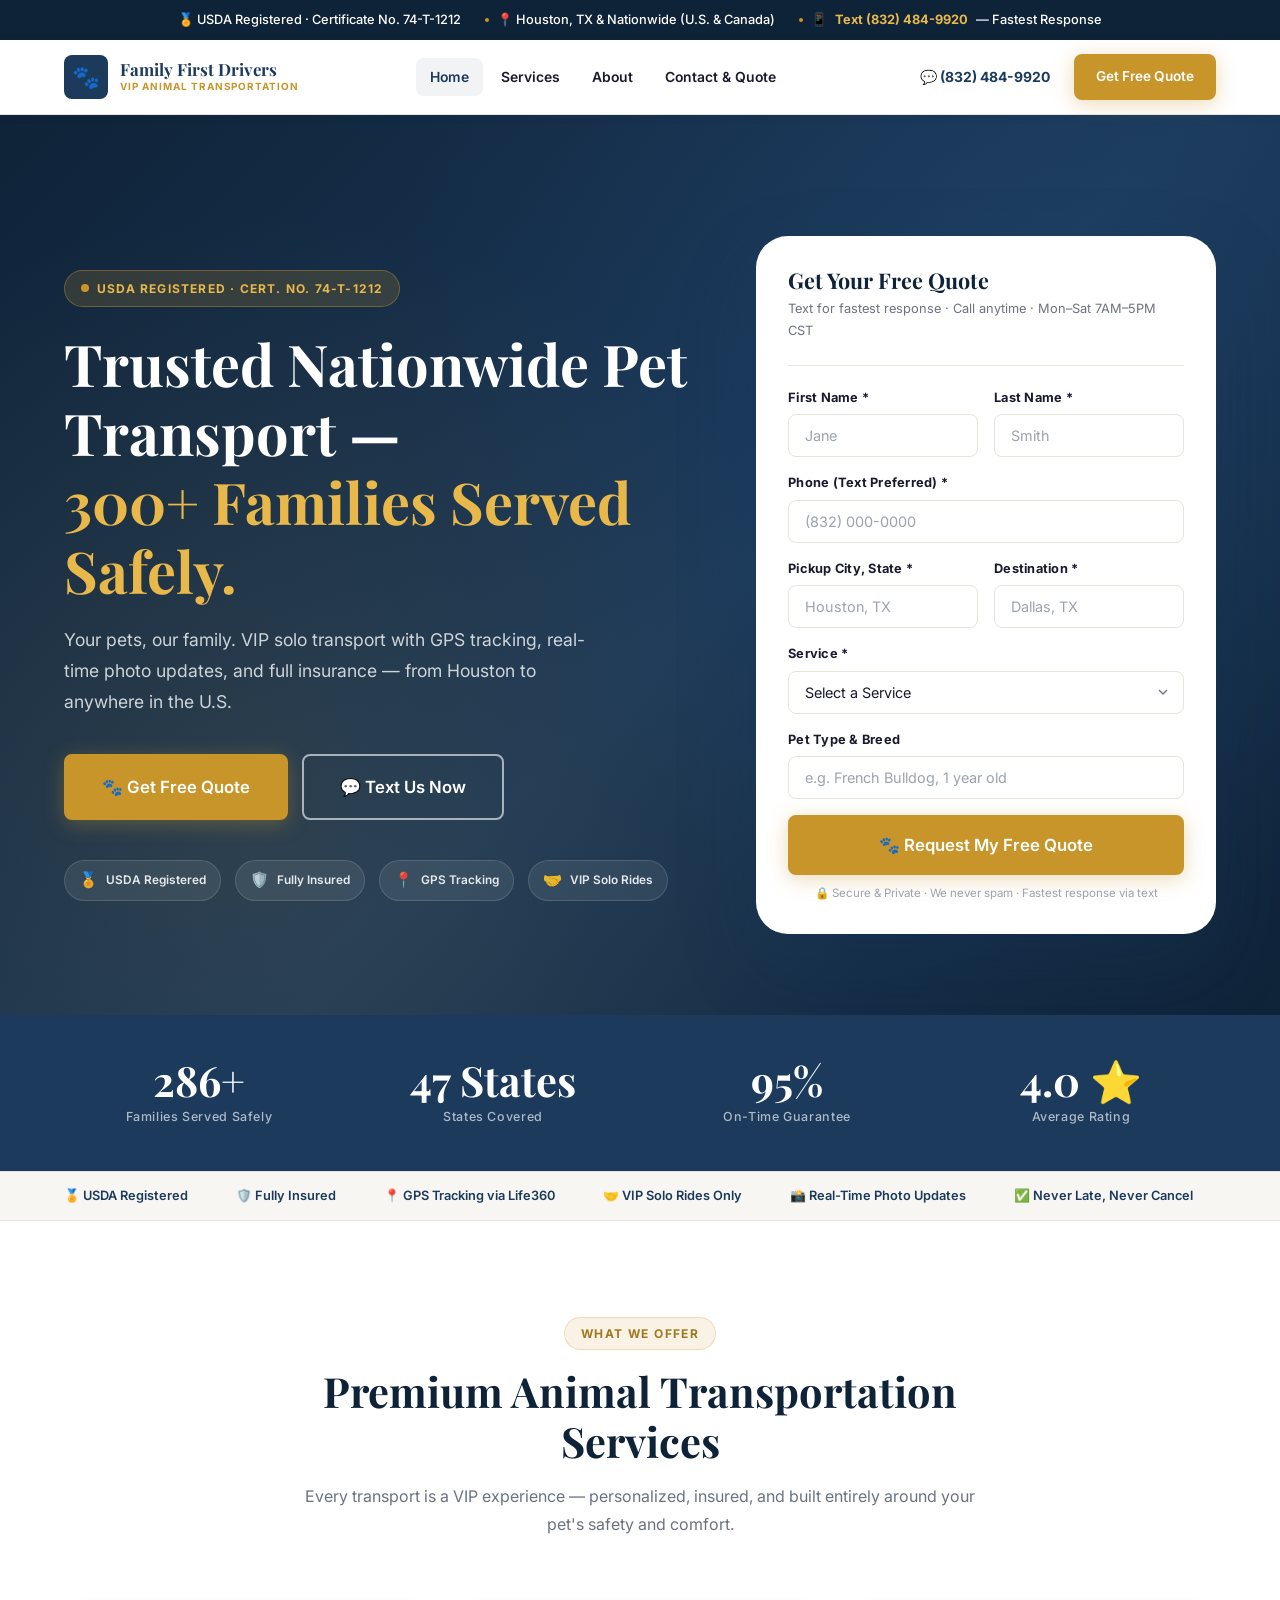
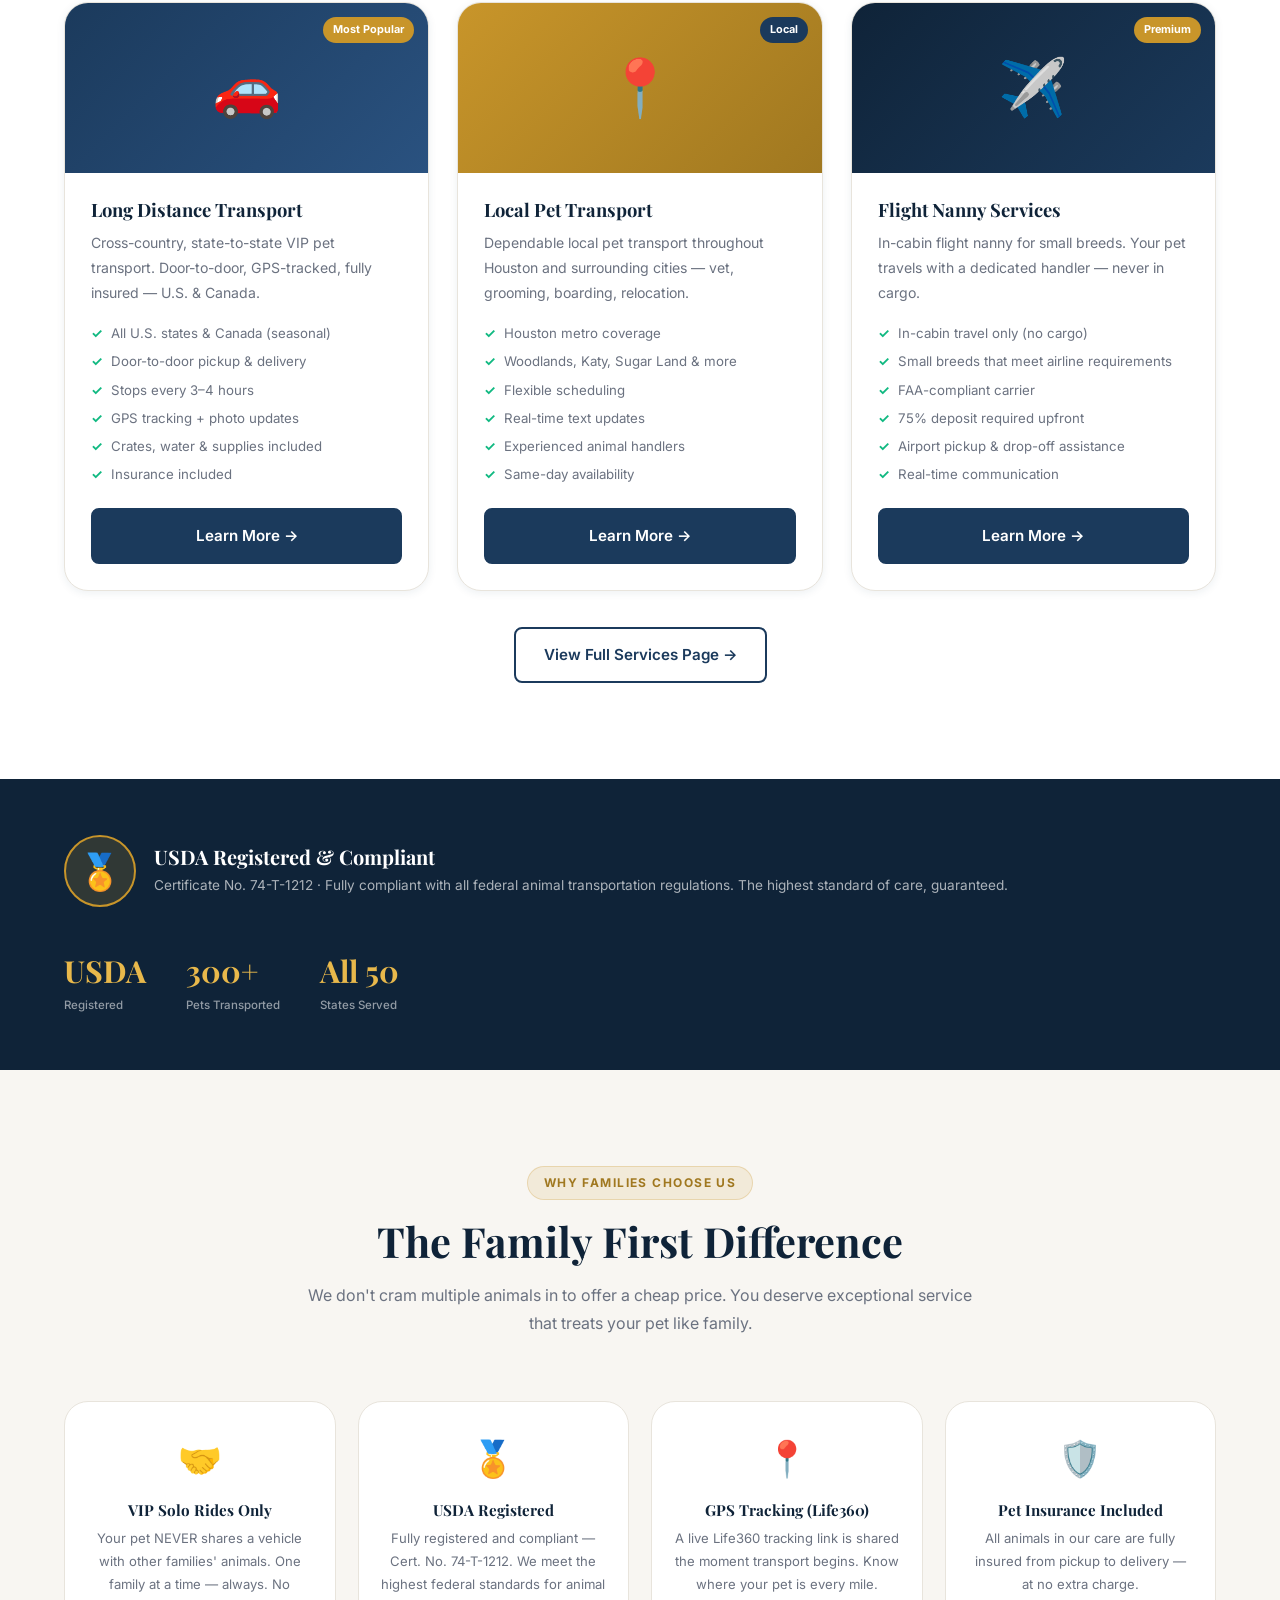
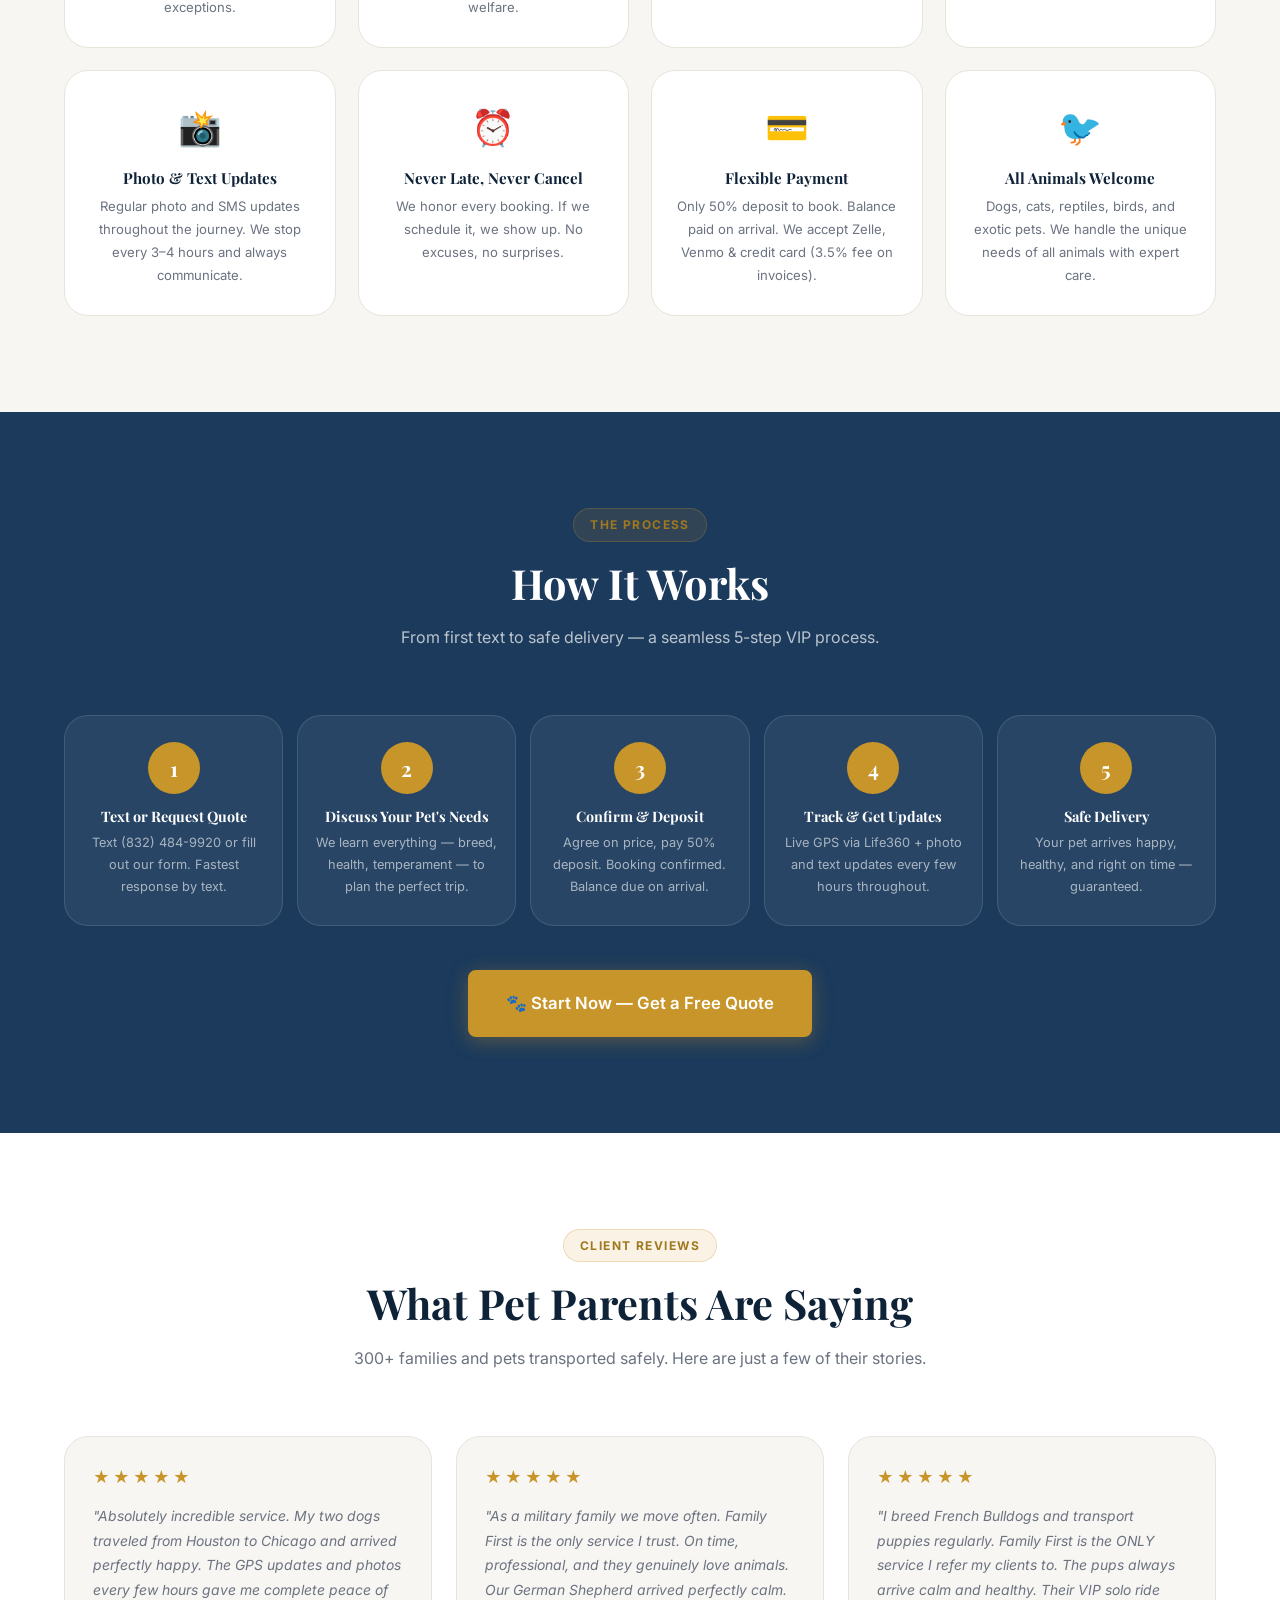
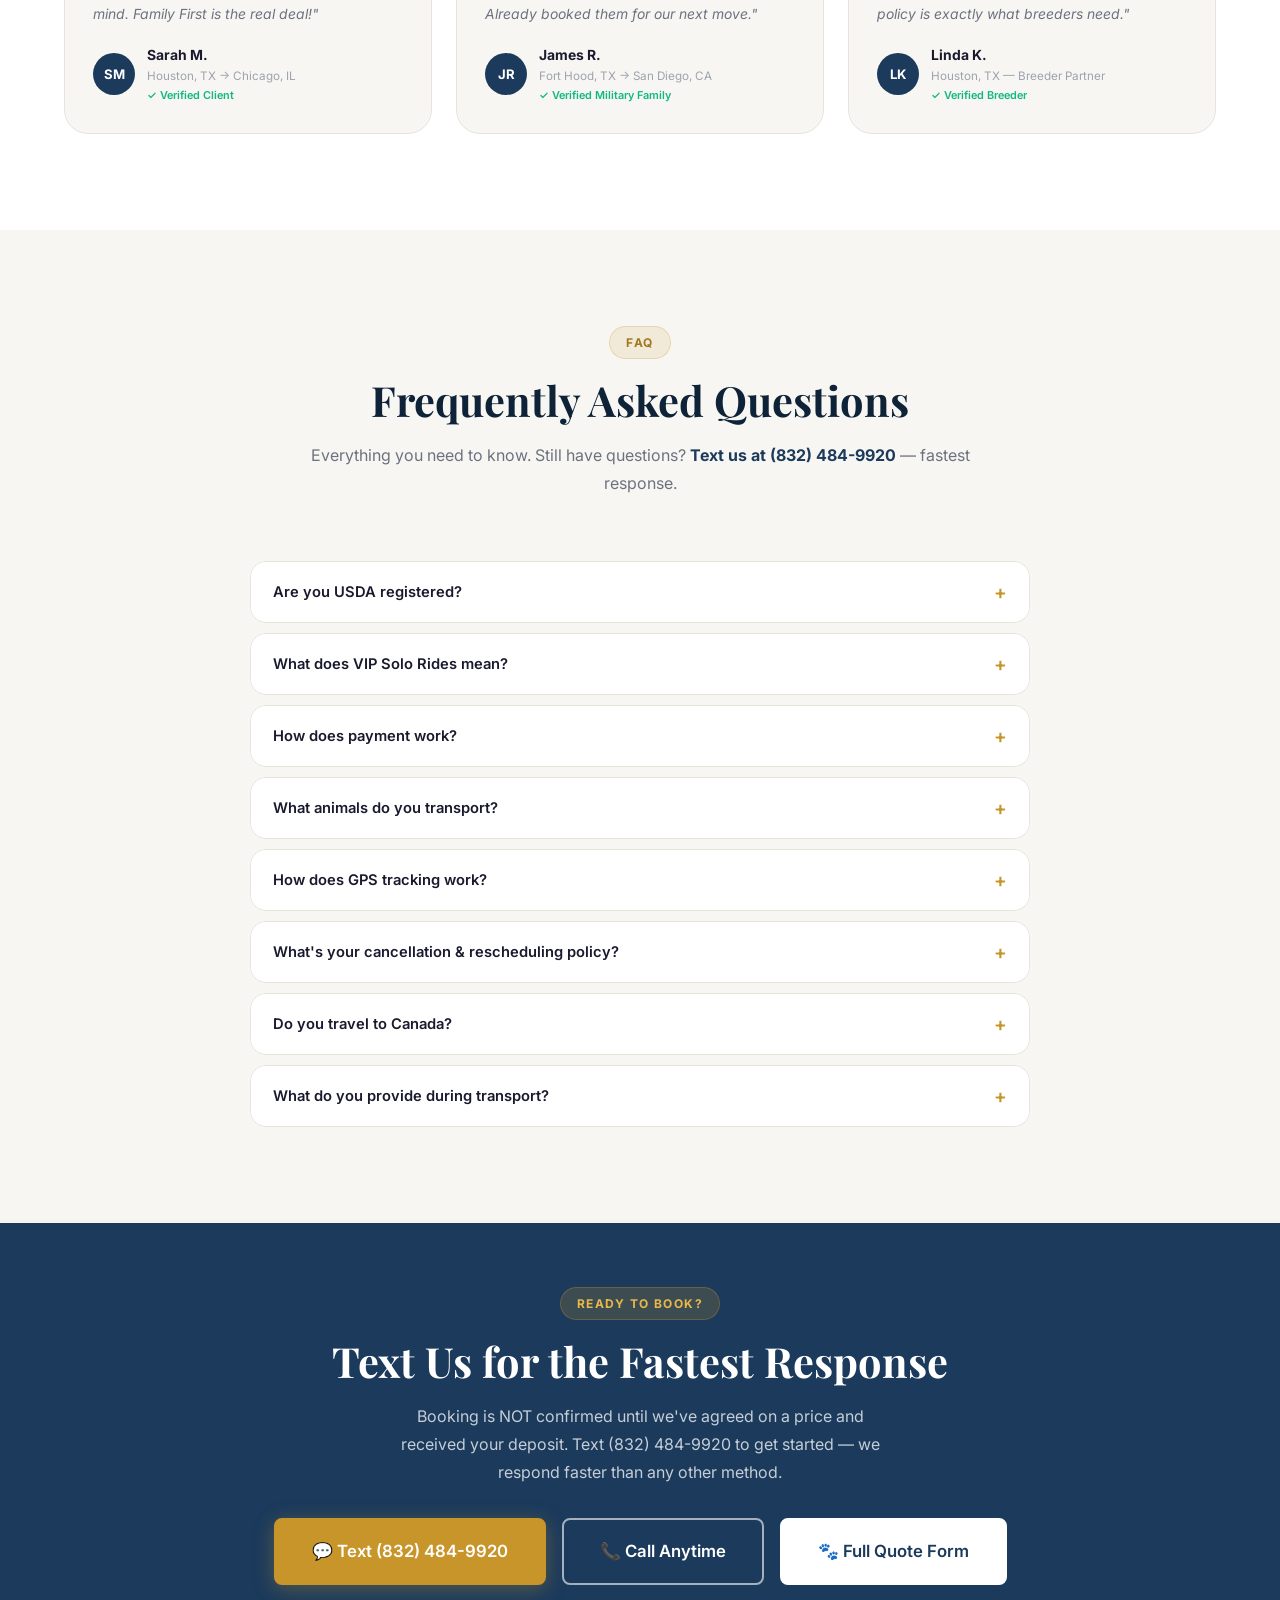
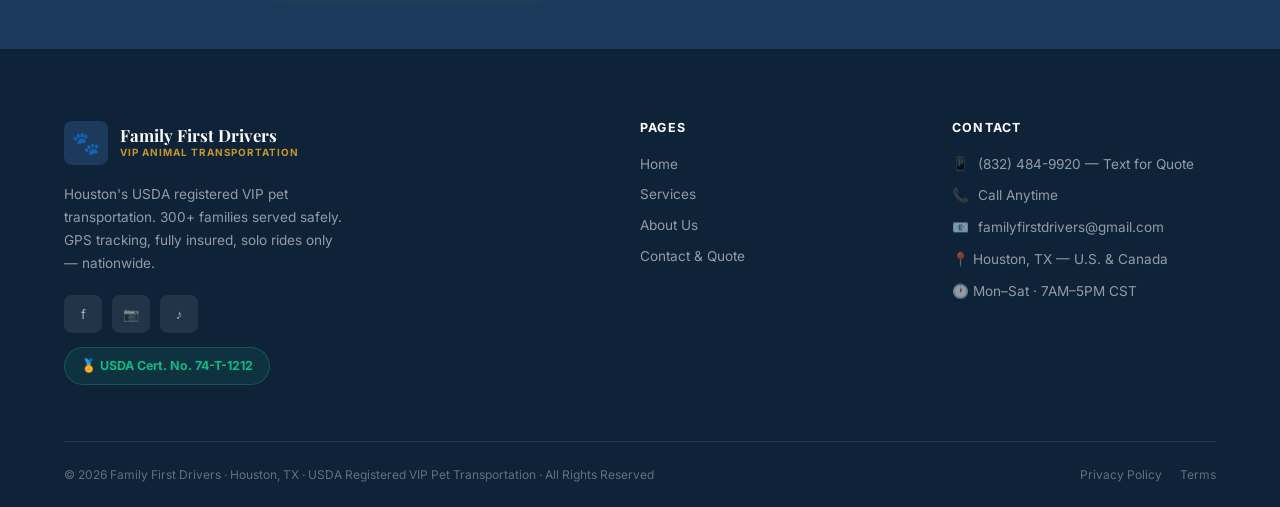
==== clients/family-first-drivers/index.html @ e940a565 "🏠 FFD v2: Homepage — real business data" ====
<!DOCTYPE html>
<html lang="en">
<head>
<meta charset="UTF-8"/><meta name="viewport" content="width=device-width,initial-scale=1.0"/>
<title>Family First Drivers | VIP Pet Transportation Houston TX | USDA Registered</title>
<meta name="description" content="Houston's #1 USDA registered VIP pet transportation. 300+ families served. GPS tracking, insured, solo rides only. Long distance, local & flight nanny services. Text (832) 484-9920."/>
<meta name="keywords" content="animal transportation Houston TX, pet transportation Houston, long distance pet transport, USDA registered pet transport, VIP pet transportation, flight nanny Houston, local pet transport Houston, cross country pet transport, door-to-door pet transportation, pet relocation Houston"/>
<link rel="canonical" href="https://www.familyfirstdrivers.com/"/>
<meta property="og:title" content="Family First Drivers | USDA Registered VIP Pet Transportation Houston"/>
<meta property="og:description" content="300+ families served. USDA cert #74-T-1212. GPS tracking, insured, VIP solo rides. Nationwide service."/>
<meta property="og:url" content="https://www.familyfirstdrivers.com/"/>
<meta name="geo.region" content="US-TX"/><meta name="geo.placename" content="Houston"/>
<link rel="preconnect" href="https://fonts.googleapis.com"/><link rel="preconnect" href="https://fonts.gstatic.com" crossorigin/>
<link href="https://fonts.googleapis.com/css2?family=Playfair+Display:wght@400;600;700;800&family=Inter:wght@400;500;600;700&display=swap" rel="stylesheet"/>
<link rel="stylesheet" href="css/styles.css"/>
<link rel="icon" type="image/svg+xml" href="data:image/svg+xml,<svg xmlns='http://www.w3.org/2000/svg' viewBox='0 0 100 100'><text y='.9em' font-size='90'>🐾</text></svg>"/>
<script src="https://widgets.leadconnectorhq.com/loader.js" data-resources-url="https://widgets.leadconnectorhq.com/chat-widget/loader.js" data-widget-id="6a3336aa81870ee2fd5231c1"></script>
</head>
<body>
<a href="#main" class="skip-link">Skip to main content</a>

<!-- ANNOUNCEMENT BAR -->
<div class="ann-bar">
  <div class="container"><div class="ann-inner">
    <div class="ann-item">🏅 USDA Registered · Certificate No. 74-T-1212</div>
    <div class="ann-item"><span class="dot"></span> 📍 Houston, TX &amp; Nationwide (U.S. &amp; Canada)</div>
    <div class="ann-item"><span class="dot"></span> 📱 <a href="sms:+18324849920">Text (832) 484-9920</a> — Fastest Response</div>
  </div></div>
</div>

<!-- HEADER -->
<header class="header" id="header">
  <div class="container"><div class="header-inner">
    <a href="index.html" class="logo" aria-label="Family First Drivers Home">
      <div class="logo-mark">🐾</div>
      <div class="logo-text"><div class="logo-name">Family First Drivers</div><div class="logo-tag">VIP Animal Transportation</div></div>
    </a>
    <nav class="nav" aria-label="Main navigation">
      <a href="index.html" class="nav-link active">Home</a>
      <a href="pages/services.html" class="nav-link">Services</a>
      <a href="pages/about.html" class="nav-link">About</a>
      <a href="pages/contact.html" class="nav-link">Contact &amp; Quote</a>
    </nav>
    <div class="header-actions">
      <a href="sms:+18324849920" class="hdr-phone">💬 (832) 484-9920</a>
      <a href="pages/contact.html#quote" class="btn btn-primary btn-sm">Get Free Quote</a>
      <button class="menu-toggle" aria-label="Open menu" aria-expanded="false"><span></span><span></span><span></span></button>
    </div>
  </div></div>
</header>

<!-- MOBILE NAV -->
<div class="mob-overlay"></div>
<nav class="mob-nav" aria-hidden="true">
  <a href="index.html" class="mob-link">🏠 Home</a>
  <a href="pages/services.html" class="mob-link">🚗 Services</a>
  <a href="pages/about.html" class="mob-link">👋 About Us</a>
  <a href="pages/contact.html" class="mob-link">📞 Contact &amp; Quote</a>
  <div class="mob-cta">
    <a href="pages/contact.html#quote" class="btn btn-primary">🐾 Get Free Quote</a>
    <a href="tel:+18324849920" class="btn btn-dark">📞 Call (832) 484-9920</a>
    <a href="sms:+18324849920" class="btn btn-outline">💬 Text for Fastest Response</a>
  </div>
</nav>

<main id="main">

<!-- ===== HERO ===== -->
<section class="hero" aria-labelledby="hero-h1">
  <div class="hero-bg"><div class="hero-bg-img"></div><div class="hero-bg-grad"></div><div class="hero-bg-glow"></div></div>
  <div class="hero-content"><div class="container"><div class="hero-inner">

    <!-- Left: copy -->
    <div class="fade-l">
      <div class="hero-badge"><span class="pulse"></span> USDA Registered · Cert. No. 74-T-1212</div>
      <h1 id="hero-h1">Trusted Nationwide Pet Transport —<em>300+ Families Served Safely.</em></h1>
      <p class="hero-sub">Your pets, our family. VIP solo transport with GPS tracking, real-time photo updates, and full insurance — from Houston to anywhere in the U.S.</p>
      <div class="hero-ctas">
        <a href="pages/contact.html#quote" class="btn btn-primary btn-lg">🐾 Get Free Quote</a>
        <a href="sms:+18324849920" class="btn btn-ghost btn-lg">💬 Text Us Now</a>
      </div>
      <div class="hero-badges">
        <div class="trust-badge"><span class="ico">🏅</span><span>USDA Registered</span></div>
        <div class="trust-badge"><span class="ico">🛡️</span><span>Fully Insured</span></div>
        <div class="trust-badge"><span class="ico">📍</span><span>GPS Tracking</span></div>
        <div class="trust-badge"><span class="ico">🤝</span><span>VIP Solo Rides</span></div>
      </div>
    </div>

    <!-- Right: quick form -->
    <div class="hero-card fade-r">
      <h2 class="hc-title">Get Your Free Quote</h2>
      <p class="hc-sub">Text for fastest response · Call anytime · Mon–Sat 7AM–5PM CST</p>
      <form id="hero-form" novalidate>
        <div class="form-row">
          <div class="form-group"><label class="form-label" for="h-fn">First Name *</label><input type="text" id="h-fn" class="form-input" placeholder="Jane" required autocomplete="given-name"/></div>
          <div class="form-group"><label class="form-label" for="h-ln">Last Name *</label><input type="text" id="h-ln" class="form-input" placeholder="Smith" required autocomplete="family-name"/></div>
        </div>
        <div class="form-group"><label class="form-label" for="h-ph">Phone (Text Preferred) *</label><input type="tel" id="h-ph" class="form-input" placeholder="(832) 000-0000" required autocomplete="tel"/></div>
        <div class="form-row">
          <div class="form-group"><label class="form-label" for="h-fr">Pickup City, State *</label><input type="text" id="h-fr" class="form-input" placeholder="Houston, TX" required/></div>
          <div class="form-group"><label class="form-label" for="h-to">Destination *</label><input type="text" id="h-to" class="form-input" placeholder="Dallas, TX" required/></div>
        </div>
        <div class="form-group"><label class="form-label" for="h-svc">Service *</label>
          <select id="h-svc" class="form-select" required>
            <option value="" disabled selected>Select a Service</option>
            <option>Long Distance Transport</option>
            <option>Local Transport (Houston Area)</option>
            <option>Flight Nanny (Small Breeds)</option>
            <option>Airport Pet Pickup / Drop-off</option>
          </select>
        </div>
        <div class="form-group"><label class="form-label" for="h-pet">Pet Type &amp; Breed</label><input type="text" id="h-pet" class="form-input" placeholder="e.g. French Bulldog, 1 year old"/></div>
        <button type="submit" class="btn btn-primary w-full btn-lg">🐾 Request My Free Quote</button>
        <p class="form-disclaimer">🔒 Secure &amp; Private · We never spam · Fastest response via text</p>
      </form>
    </div>

  </div></div></div>
</section>

<!-- ===== STATS ===== -->
<div class="stats-bar">
  <div class="container"><div class="stats-grid">
    <div class="stat-item fade-in d1"><div class="stat-num" data-target="300" data-suffix="+">0</div><div class="stat-lbl">Families Served Safely</div></div>
    <div class="stat-item fade-in d2"><div class="stat-num" data-target="50" data-suffix=" States">0</div><div class="stat-lbl">States Covered</div></div>
    <div class="stat-item fade-in d3"><div class="stat-num" data-target="100" data-suffix="%">0</div><div class="stat-lbl">On-Time Guarantee</div></div>
    <div class="stat-item fade-in d4"><div class="stat-num" data-target="5" data-suffix=".0 ⭐">0</div><div class="stat-lbl">Average Rating</div></div>
  </div></div>
</div>

<!-- ===== TRUST SCROLL ===== -->
<div class="trust-scroll" aria-hidden="true">
  <div class="container" style="overflow:hidden">
    <div class="trust-track">
      <div class="trust-item">🏅 USDA Registered</div><div class="trust-item">🛡️ Fully Insured</div><div class="trust-item">📍 GPS Tracking via Life360</div><div class="trust-item">🤝 VIP Solo Rides Only</div><div class="trust-item">📸 Real-Time Photo Updates</div><div class="trust-item">✅ Never Late, Never Cancel</div><div class="trust-item">🏡 Door-to-Door Service</div><div class="trust-item">💳 Flexible Payment — 50% Deposit</div><div class="trust-item">🐾 Dogs, Cats, Reptiles &amp; Birds</div><div class="trust-item">🇺🇸 U.S. &amp; Canada Routes</div>
      <div class="trust-item">🏅 USDA Registered</div><div class="trust-item">🛡️ Fully Insured</div><div class="trust-item">📍 GPS Tracking via Life360</div><div class="trust-item">🤝 VIP Solo Rides Only</div><div class="trust-item">📸 Real-Time Photo Updates</div><div class="trust-item">✅ Never Late, Never Cancel</div><div class="trust-item">🏡 Door-to-Door Service</div><div class="trust-item">💳 Flexible Payment — 50% Deposit</div><div class="trust-item">🐾 Dogs, Cats, Reptiles &amp; Birds</div><div class="trust-item">🇺🇸 U.S. &amp; Canada Routes</div>
    </div>
  </div>
</div>

<!-- ===== SERVICES OVERVIEW ===== -->
<section class="section" id="services" aria-labelledby="svc-h2" style="background:#fff">
  <div class="container">
    <div class="section-header fade-in">
      <div class="section-tag">What We Offer</div>
      <h2 id="svc-h2">Premium Animal Transportation Services</h2>
      <p>Every transport is a VIP experience — personalized, insured, and built entirely around your pet's safety and comfort.</p>
    </div>
    <div style="display:grid;grid-template-columns:repeat(3,1fr);gap:28px">
      <article class="svc-card fade-in d1">
        <div class="svc-top" style="background:linear-gradient(135deg,#1B3A5C,#2A5280)">🚗<div class="svc-badge">Most Popular</div></div>
        <div class="svc-body">
          <h3>Long Distance Transport</h3>
          <p>Cross-country, state-to-state VIP pet transport. Door-to-door, GPS-tracked, fully insured — U.S. &amp; Canada.</p>
          <ul class="svc-list">
            <li>All U.S. states &amp; Canada (seasonal)</li><li>Door-to-door pickup &amp; delivery</li>
            <li>Stops every 3–4 hours</li><li>GPS tracking + photo updates</li>
            <li>Crates, water &amp; supplies included</li><li>Insurance included</li>
          </ul>
          <a href="pages/services.html#long-distance" class="btn btn-dark w-full">Learn More →</a>
        </div>
      </article>
      <article class="svc-card fade-in d2">
        <div class="svc-top" style="background:linear-gradient(135deg,#C8952A,#A07820)">📍<div class="svc-badge" style="background:var(--navy)">Local</div></div>
        <div class="svc-body">
          <h3>Local Pet Transport</h3>
          <p>Dependable local pet transport throughout Houston and surrounding cities — vet, grooming, boarding, relocation.</p>
          <ul class="svc-list">
            <li>Houston metro coverage</li><li>Woodlands, Katy, Sugar Land &amp; more</li>
            <li>Flexible scheduling</li><li>Real-time text updates</li>
            <li>Experienced animal handlers</li><li>Same-day availability</li>
          </ul>
          <a href="pages/services.html#local" class="btn btn-dark w-full">Learn More →</a>
        </div>
      </article>
      <article class="svc-card fade-in d3">
        <div class="svc-top" style="background:linear-gradient(135deg,#0F2338,#1B3A5C)">✈️<div class="svc-badge">Premium</div></div>
        <div class="svc-body">
          <h3>Flight Nanny Services</h3>
          <p>In-cabin flight nanny for small breeds. Your pet travels with a dedicated handler — never in cargo.</p>
          <ul class="svc-list">
            <li>In-cabin travel only (no cargo)</li><li>Small breeds that meet airline requirements</li>
            <li>FAA-compliant carrier</li><li>75% deposit required upfront</li>
            <li>Airport pickup &amp; drop-off assistance</li><li>Real-time communication</li>
          </ul>
          <a href="pages/services.html#flight" class="btn btn-dark w-full">Learn More →</a>
        </div>
      </article>
    </div>
    <div style="text-align:center;margin-top:36px" class="fade-in">
      <a href="pages/services.html" class="btn btn-outline">View Full Services Page →</a>
    </div>
  </div>
</section>

<!-- ===== USDA STRIP ===== -->
<div class="usda-strip">
  <div class="container"><div class="usda-inner">
    <div class="usda-badge">
      <div class="usda-ring">🏅</div>
      <div class="usda-txt">
        <h3>USDA Registered &amp; Compliant</h3>
        <p>Certificate No. 74-T-1212 · Fully compliant with all federal animal transportation regulations. The highest standard of care, guaranteed.</p>
      </div>
    </div>
    <div class="usda-nums">
      <div class="usda-num"><div class="n">USDA</div><div class="l">Registered</div></div>
      <div class="usda-num"><div class="n">300+</div><div class="l">Pets Transported</div></div>
      <div class="usda-num"><div class="n">All 50</div><div class="l">States Served</div></div>
    </div>
  </div></div>
</div>

<!-- ===== WHY CHOOSE US ===== -->
<section class="section" id="why-us" aria-labelledby="why-h2" style="background:var(--off)">
  <div class="container">
    <div class="section-header fade-in">
      <div class="section-tag">Why Families Choose Us</div>
      <h2 id="why-h2">The Family First Difference</h2>
      <p>We don't cram multiple animals in to offer a cheap price. You deserve exceptional service that treats your pet like family.</p>
    </div>
    <div class="why-grid">
      <div class="why-card fade-in d1"><span class="why-icon">🤝</span><h4>VIP Solo Rides Only</h4><p>Your pet NEVER shares a vehicle with other families' animals. One family at a time — always. No exceptions.</p></div>
      <div class="why-card fade-in d2"><span class="why-icon">🏅</span><h4>USDA Registered</h4><p>Fully registered and compliant — Cert. No. 74-T-1212. We meet the highest federal standards for animal welfare.</p></div>
      <div class="why-card fade-in d3"><span class="why-icon">📍</span><h4>GPS Tracking (Life360)</h4><p>A live Life360 tracking link is shared the moment transport begins. Know where your pet is every mile.</p></div>
      <div class="why-card fade-in d4"><span class="why-icon">🛡️</span><h4>Pet Insurance Included</h4><p>All animals in our care are fully insured from pickup to delivery — at no extra charge.</p></div>
      <div class="why-card fade-in d1"><span class="why-icon">📸</span><h4>Photo &amp; Text Updates</h4><p>Regular photo and SMS updates throughout the journey. We stop every 3–4 hours and always communicate.</p></div>
      <div class="why-card fade-in d2"><span class="why-icon">⏰</span><h4>Never Late, Never Cancel</h4><p>We honor every booking. If we schedule it, we show up. No excuses, no surprises.</p></div>
      <div class="why-card fade-in d3"><span class="why-icon">💳</span><h4>Flexible Payment</h4><p>Only 50% deposit to book. Balance paid on arrival. We accept Zelle, Venmo &amp; credit card (3.5% fee on invoices).</p></div>
      <div class="why-card fade-in d4"><span class="why-icon">🐦</span><h4>All Animals Welcome</h4><p>Dogs, cats, reptiles, birds, and exotic pets. We handle the unique needs of all animals with expert care.</p></div>
    </div>
  </div>
</section>

<!-- ===== HOW IT WORKS ===== -->
<section class="section how-bg" id="how" aria-labelledby="how-h2">
  <div class="container">
    <div class="section-header fade-in">
      <div class="section-tag">The Process</div>
      <h2 id="how-h2">How It Works</h2>
      <p>From first text to safe delivery — a seamless 5-step VIP process.</p>
    </div>
    <div class="steps-grid">
      <div class="step fade-in d1"><div class="step-num">1</div><h4>Text or Request Quote</h4><p>Text (832) 484-9920 or fill out our form. Fastest response by text.</p></div>
      <div class="step fade-in d2"><div class="step-num">2</div><h4>Discuss Your Pet's Needs</h4><p>We learn everything — breed, health, temperament — to plan the perfect trip.</p></div>
      <div class="step fade-in d3"><div class="step-num">3</div><h4>Confirm &amp; Deposit</h4><p>Agree on price, pay 50% deposit. Booking confirmed. Balance due on arrival.</p></div>
      <div class="step fade-in d4"><div class="step-num">4</div><h4>Track &amp; Get Updates</h4><p>Live GPS via Life360 + photo and text updates every few hours throughout.</p></div>
      <div class="step fade-in d5"><div class="step-num">5</div><h4>Safe Delivery</h4><p>Your pet arrives happy, healthy, and right on time — guaranteed.</p></div>
    </div>
    <div style="text-align:center;margin-top:44px" class="fade-in">
      <a href="pages/contact.html#quote" class="btn btn-primary btn-lg">🐾 Start Now — Get a Free Quote</a>
    </div>
  </div>
</section>

<!-- ===== TESTIMONIALS ===== -->
<section class="section" id="reviews" aria-labelledby="testi-h2" style="background:#fff">
  <div class="container">
    <div class="section-header fade-in">
      <div class="section-tag">Client Reviews</div>
      <h2 id="testi-h2">What Pet Parents Are Saying</h2>
      <p>300+ families and pets transported safely. Here are just a few of their stories.</p>
    </div>
    <div style="display:grid;grid-template-columns:repeat(3,1fr);gap:24px">
      <article class="testi-card fade-in d1">
        <div class="stars"><span class="star">★</span><span class="star">★</span><span class="star">★</span><span class="star">★</span><span class="star">★</span></div>
        <p class="testi-text">"Absolutely incredible service. My two dogs traveled from Houston to Chicago and arrived perfectly happy. The GPS updates and photos every few hours gave me complete peace of mind. Family First is the real deal!"</p>
        <div class="testi-author"><div class="avatar">SM</div><div><div class="author-name">Sarah M.</div><div class="author-location">Houston, TX → Chicago, IL</div><div class="verified">✓ Verified Client</div></div></div>
      </article>
      <article class="testi-card fade-in d2">
        <div class="stars"><span class="star">★</span><span class="star">★</span><span class="star">★</span><span class="star">★</span><span class="star">★</span></div>
        <p class="testi-text">"As a military family we move often. Family First is the only service I trust. On time, professional, and they genuinely love animals. Our German Shepherd arrived perfectly calm. Already booked them for our next move."</p>
        <div class="testi-author"><div class="avatar">JR</div><div><div class="author-name">James R.</div><div class="author-location">Fort Hood, TX → San Diego, CA</div><div class="verified">✓ Verified Military Family</div></div></div>
      </article>
      <article class="testi-card fade-in d3">
        <div class="stars"><span class="star">★</span><span class="star">★</span><span class="star">★</span><span class="star">★</span><span class="star">★</span></div>
        <p class="testi-text">"I breed French Bulldogs and transport puppies regularly. Family First is the ONLY service I refer my clients to. The pups always arrive calm and healthy. Their VIP solo ride policy is exactly what breeders need."</p>
        <div class="testi-author"><div class="avatar">LK</div><div><div class="author-name">Linda K.</div><div class="author-location">Houston, TX — Breeder Partner</div><div class="verified">✓ Verified Breeder</div></div></div>
      </article>
    </div>
  </div>
</section>

<!-- ===== FAQ ===== -->
<section class="section" id="faq" aria-labelledby="faq-h2" style="background:var(--off)">
  <div class="container">
    <div class="section-header fade-in">
      <div class="section-tag">FAQ</div>
      <h2 id="faq-h2">Frequently Asked Questions</h2>
      <p>Everything you need to know. Still have questions? <a href="sms:+18324849920" style="color:var(--navy);font-weight:700">Text us at (832) 484-9920</a> — fastest response.</p>
    </div>
    <div class="faq-list">
      <div class="faq-item"><button class="faq-q" aria-expanded="false">Are you USDA registered?<span class="faq-icon">+</span></button><div class="faq-a"><p>Yes. Family First Drivers is fully registered with the USDA — Certificate No. 74-T-1212. We are legitimate, compliant pet transporters meeting all federal regulations for safe and humane animal transport.</p></div></div>
      <div class="faq-item"><button class="faq-q" aria-expanded="false">What does VIP Solo Rides mean?<span class="faq-icon">+</span></button><div class="faq-a"><p>It means we only transport for one family at a time. Your pet is NEVER in a vehicle with other families' animals. This eliminates disease transmission risk, reduces stress, and ensures 100% of our attention goes to your pet. There's no rush fee — every client gets this standard.</p></div></div>
      <div class="faq-item"><button class="faq-q" aria-expanded="false">How does payment work?<span class="faq-icon">+</span></button><div class="faq-a"><p>We require 50% of the transport fee as a deposit to confirm your booking. The remaining 50% is paid upon arrival. Flight transports require 75% upfront. We accept Zelle, Venmo, and credit/debit card via invoice (3.5% convenience fee applies to invoices). If you pay in full and need to cancel, you receive a 50% refund.</p></div></div>
      <div class="faq-item"><button class="faq-q" aria-expanded="false">What animals do you transport?<span class="faq-icon">+</span></button><div class="faq-a"><p>We transport all types — dogs, cats, reptiles, birds, and exotic pets. Whether your companion is furry, feathered, or scaled, we're equipped to handle their unique needs. Contact us to discuss any special requirements.</p></div></div>
      <div class="faq-item"><button class="faq-q" aria-expanded="false">How does GPS tracking work?<span class="faq-icon">+</span></button><div class="faq-a"><p>We use the Life360 app for real-time GPS tracking. Once your transport begins, you'll receive a tracking link so you can monitor your pet's exact location. We also send text messages and photo updates every few hours throughout the journey.</p></div></div>
      <div class="faq-item"><button class="faq-q" aria-expanded="false">What's your cancellation &amp; rescheduling policy?<span class="faq-icon">+</span></button><div class="faq-a"><p>If you need to reschedule, give us at least 48 hours' notice and your deposit will be applied to the new date. If you cancel after paying in full, you receive a 50% refund. If you cancel or reschedule after the driver is already en route, there is no refund. We have a 30-minute grace period at pickup time.</p></div></div>
      <div class="faq-item"><button class="faq-q" aria-expanded="false">Do you travel to Canada?<span class="faq-icon">+</span></button><div class="faq-a"><p>Yes! Ground transport to Canada is available seasonally from May 10 – October 10. Ground transport to Alaska is available May 25 – September 10. Contact us to discuss international routes and required documentation.</p></div></div>
      <div class="faq-item"><button class="faq-q" aria-expanded="false">What do you provide during transport?<span class="faq-icon">+</span></button><div class="faq-a"><p>We provide crates, treats, water, potty pads, food bowls, and water bowls. All we need from you is your pet's regular food. We stop every 3–4 hours for fuel, potty breaks, water, and to send you photo updates.</p></div></div>
    </div>
  </div>
</section>

<!-- ===== CONTACT STRIP ===== -->
<section class="section-sm" style="background:var(--navy)">
  <div class="container" style="text-align:center">
    <div class="fade-in">
      <div class="section-tag" style="background:rgba(200,149,42,.2);color:var(--gold-lt);border-color:rgba(200,149,42,.3)">Ready to Book?</div>
      <h2 style="color:#fff;margin-bottom:16px">Text Us for the Fastest Response</h2>
      <p style="color:rgba(255,255,255,.75);max-width:500px;margin:0 auto 32px">Booking is NOT confirmed until we've agreed on a price and received your deposit. Text (832) 484-9920 to get started — we respond faster than any other method.</p>
      <div style="display:flex;gap:16px;justify-content:center;flex-wrap:wrap">
        <a href="sms:+18324849920" class="btn btn-primary btn-lg">💬 Text (832) 484-9920</a>
        <a href="tel:+18324849920" class="btn btn-ghost btn-lg">📞 Call Anytime</a>
        <a href="pages/contact.html#quote" class="btn btn-white btn-lg">🐾 Full Quote Form</a>
      </div>
    </div>
  </div>
</section>

</main>

<!-- FOOTER -->
<footer class="footer">
  <div class="container">
    <div class="footer-grid">
      <div class="footer-brand">
        <a href="index.html" class="logo"><div class="logo-mark">🐾</div><div class="logo-text"><div class="logo-name" style="color:#fff">Family First Drivers</div><div class="logo-tag">VIP Animal Transportation</div></div></a>
        <p>Houston's USDA registered VIP pet transportation. 300+ families served safely. GPS tracking, fully insured, solo rides only — nationwide.</p>
        <div class="social-links">
          <a href="#" class="social-link" aria-label="Facebook">f</a>
          <a href="#" class="social-link" aria-label="Instagram">📷</a>
          <a href="#" class="social-link" aria-label="TikTok">♪</a>
        </div>
        <div class="usda-reg-badge">🏅 USDA Cert. No. 74-T-1212</div>
      </div>
      <div class="footer-col">
        <h5>Pages</h5>
        <div class="footer-links">
          <a href="index.html">Home</a>
          <a href="pages/services.html">Services</a>
          <a href="pages/about.html">About Us</a>
          <a href="pages/contact.html">Contact &amp; Quote</a>
        </div>
      </div>
      <div class="footer-col">
        <h5>Contact</h5>
        <div class="footer-ci">📱 <a href="sms:+18324849920">(832) 484-9920 — Text for Quote</a></div>
        <div class="footer-ci">📞 <a href="tel:+18324849920">Call Anytime</a></div>
        <div class="footer-ci">📧 <a href="mailto:familyfirstdrivers@gmail.com">familyfirstdrivers@gmail.com</a></div>
        <div class="footer-ci">📍 Houston, TX — U.S. &amp; Canada</div>
        <div class="footer-ci">🕐 Mon–Sat · 7AM–5PM CST</div>
      </div>
    </div>
    <div class="footer-bottom">
      <p>© 2026 Family First Drivers · Houston, TX · USDA Registered VIP Pet Transportation · All Rights Reserved</p>
      <div class="footer-legal"><a href="#">Privacy Policy</a><a href="#">Terms</a></div>
    </div>
  </div>
</footer>

<!-- STICKY MOBILE BAR -->
<div class="mob-bar">
  <a href="tel:+18324849920" class="mob-call">📞 Call</a>
  <a href="sms:+18324849920" class="mob-text">💬 Text</a>
  <a href="pages/contact.html#quote" class="mob-quote">🐾 Free Quote</a>
</div>

<script src="js/main.js"></script>
</body>
</html>
---- clients/family-first-drivers/css/styles.css ----
/* ============================================
   FAMILY FIRST DRIVERS — LUXURY DESIGN SYSTEM
   Ivory Tower Marketing
============================================ */

/* RESET */
*, *::before, *::after { box-sizing: border-box; margin: 0; padding: 0; }
html { scroll-behavior: smooth; font-size: 16px; -webkit-text-size-adjust: 100%; }
body { font-family: 'Inter', sans-serif; color: #1a1a2e; background: #fff; line-height: 1.6; overflow-x: hidden; }
img { max-width: 100%; height: auto; display: block; }
a { text-decoration: none; color: inherit; transition: all .3s ease; }
ul { list-style: none; }
button { cursor: pointer; border: none; background: none; font-family: inherit; }

/* VARIABLES */
:root {
  --navy:      #1B3A5C;
  --navy-dark: #0F2338;
  --navy-mid:  #2A5280;
  --gold:      #C8952A;
  --gold-lt:   #E8B84B;
  --gold-dk:   #A07820;
  --white:     #ffffff;
  --off:       #F8F6F2;
  --light:     #F2F0EC;
  --border:    #E8E4DC;
  --txt:       #1a1a2e;
  --txt-lt:    #6B7280;
  --txt-mu:    #9CA3AF;
  --green:     #10B981;
  --red:       #EF4444;
  --sh-sm: 0 2px 8px rgba(27,58,92,.08);
  --sh-md: 0 8px 32px rgba(27,58,92,.12);
  --sh-lg: 0 20px 60px rgba(27,58,92,.16);
  --sh-xl: 0 32px 80px rgba(27,58,92,.22);
  --r-sm: 8px; --r-md: 16px; --r-lg: 24px; --r-xl: 32px;
  --ease: all .3s cubic-bezier(.4,0,.2,1);
  --max: 1200px;
}

/* SKIP LINK */
.skip-link { position:absolute; top:-100px; left:16px; background:var(--navy); color:#fff; padding:12px 20px; border-radius:var(--r-sm); z-index:9999; font-weight:600; transition:top .3s; }
.skip-link:focus { top:16px; }

/* CONTAINER */
.container { max-width:var(--max); margin:0 auto; padding:0 24px; }

/* TYPOGRAPHY */
h1,h2,h3,h4,h5,h6 { font-family:'Playfair Display',serif; font-weight:700; line-height:1.2; color:var(--navy-dark); }
h1 { font-size:clamp(2rem,5vw,3.6rem); }
h2 { font-size:clamp(1.7rem,4vw,2.6rem); }
h3 { font-size:clamp(1.2rem,3vw,1.7rem); }
h4 { font-size:clamp(1rem,2vw,1.25rem); }
p  { color:var(--txt-lt); line-height:1.75; }

/* SECTIONS */
.section    { padding:96px 0; }
.section-sm { padding:64px 0; }
.section-header { text-align:center; max-width:680px; margin:0 auto 64px; }
.section-header h2 { margin-bottom:16px; }
.section-tag { display:inline-block; background:rgba(200,149,42,.12); color:var(--gold-dk); font-size:.75rem; font-weight:700; letter-spacing:.12em; text-transform:uppercase; padding:6px 16px; border-radius:100px; margin-bottom:16px; border:1px solid rgba(200,149,42,.25); }

/* BUTTONS */
.btn { display:inline-flex; align-items:center; justify-content:center; gap:8px; padding:14px 28px; border-radius:var(--r-sm); font-weight:600; font-size:.95rem; font-family:'Inter',sans-serif; transition:var(--ease); cursor:pointer; white-space:nowrap; border:2px solid transparent; }
.btn-lg  { padding:18px 36px; font-size:1.05rem; }
.btn-sm  { padding:10px 20px; font-size:.85rem; }
.btn-primary { background:var(--gold); color:#fff; border-color:var(--gold); box-shadow:0 4px 20px rgba(200,149,42,.35); }
.btn-primary:hover { background:var(--gold-dk); border-color:var(--gold-dk); transform:translateY(-2px); box-shadow:0 8px 30px rgba(200,149,42,.45); }
.btn-dark { background:var(--navy); color:#fff; border-color:var(--navy); }
.btn-dark:hover { background:var(--navy-dark); transform:translateY(-2px); box-shadow:var(--sh-md); }
.btn-outline { background:transparent; color:var(--navy); border-color:var(--navy); }
.btn-outline:hover { background:var(--navy); color:#fff; transform:translateY(-2px); }
.btn-ghost { background:transparent; color:#fff; border-color:rgba(255,255,255,.6); }
.btn-ghost:hover { background:rgba(255,255,255,.15); border-color:#fff; transform:translateY(-2px); }
.btn-white { background:#fff; color:var(--navy); border-color:#fff; }
.btn-white:hover { background:var(--off); transform:translateY(-2px); box-shadow:var(--sh-md); }
.w-full { width:100%; }

/* FORMS */
.form-group  { display:flex; flex-direction:column; gap:6px; margin-bottom:16px; }
.form-label  { font-size:.8rem; font-weight:700; color:var(--txt); letter-spacing:.02em; }
.form-input  { padding:12px 16px; border:1.5px solid var(--border); border-radius:var(--r-sm); font-size:.9rem; font-family:'Inter',sans-serif; color:var(--txt); background:#fff; outline:none; width:100%; transition:var(--ease); }
.form-input:focus  { border-color:var(--navy); box-shadow:0 0 0 3px rgba(27,58,92,.1); }
.form-input::placeholder { color:var(--txt-mu); }
.form-select { padding:12px 40px 12px 16px; border:1.5px solid var(--border); border-radius:var(--r-sm); font-size:.9rem; font-family:'Inter',sans-serif; color:var(--txt); background:#fff url("data:image/svg+xml,%3Csvg xmlns='http://www.w3.org/2000/svg' width='16' height='16' viewBox='0 0 24 24' fill='none' stroke='%236B7280' stroke-width='2'%3E%3Cpath d='M6 9l6 6 6-6'/%3E%3C/svg%3E") no-repeat right 12px center; outline:none; width:100%; appearance:none; transition:var(--ease); }
.form-select:focus { border-color:var(--navy); box-shadow:0 0 0 3px rgba(27,58,92,.1); }
.form-textarea { resize:vertical; min-height:100px; }
.form-row { display:grid; grid-template-columns:1fr 1fr; gap:16px; }
.form-section-title { font-size:.72rem; font-weight:700; letter-spacing:.1em; text-transform:uppercase; color:var(--gold-dk); border-bottom:1px solid var(--border); padding-bottom:8px; margin:20px 0 16px; }
.form-disclaimer { font-size:.72rem; color:var(--txt-mu); text-align:center; margin-top:10px; line-height:1.5; }
.checkbox-group { display:grid; grid-template-columns:1fr 1fr; gap:10px; margin-bottom:16px; }
.checkbox-item { display:flex; align-items:center; gap:8px; font-size:.82rem; color:var(--txt); cursor:pointer; }
.checkbox-item input { width:16px; height:16px; accent-color:var(--navy); flex-shrink:0; }

/* ANNOUNCEMENT BAR */
.ann-bar { background:var(--navy-dark); color:#fff; padding:10px 0; font-size:.8rem; font-weight:500; }
.ann-inner { display:flex; align-items:center; justify-content:center; gap:24px; flex-wrap:wrap; }
.ann-item { display:flex; align-items:center; gap:8px; white-space:nowrap; }
.ann-item a { color:var(--gold-lt); font-weight:700; }
.ann-item a:hover { color:#fff; }
.dot { width:4px; height:4px; background:var(--gold); border-radius:50%; display:inline-block; }

/* HEADER */
.header { position:sticky; top:0; z-index:1000; background:#fff; border-bottom:1px solid var(--border); box-shadow:var(--sh-sm); transition:var(--ease); }
.header.scrolled { box-shadow:var(--sh-md); }
.header-inner { display:flex; align-items:center; justify-content:space-between; gap:24px; padding:14px 0; }
.logo { display:flex; align-items:center; gap:12px; }
.logo-mark { width:44px; height:44px; background:var(--navy); border-radius:var(--r-sm); display:flex; align-items:center; justify-content:center; font-size:1.4rem; flex-shrink:0; }
.logo-text .logo-name    { font-family:'Playfair Display',serif; font-size:1.05rem; font-weight:700; color:var(--navy); line-height:1.2; }
.logo-text .logo-tag     { font-size:.62rem; color:var(--gold); font-weight:700; letter-spacing:.1em; text-transform:uppercase; }
.nav { display:flex; align-items:center; gap:4px; }
.nav-link { padding:8px 14px; font-size:.87rem; font-weight:600; color:var(--txt); border-radius:var(--r-sm); transition:var(--ease); }
.nav-link:hover, .nav-link.active { color:var(--navy); background:rgba(27,58,92,.06); }
.header-actions { display:flex; align-items:center; gap:12px; }
.hdr-phone { display:flex; align-items:center; gap:8px; color:var(--navy); font-weight:700; font-size:.87rem; padding:8px 12px; border-radius:var(--r-sm); transition:var(--ease); }
.hdr-phone:hover { background:var(--light); }
.menu-toggle { display:none; flex-direction:column; gap:5px; padding:8px; border-radius:var(--r-sm); }
.menu-toggle span { display:block; width:22px; height:2px; background:var(--navy); border-radius:2px; transition:var(--ease); }
.menu-toggle.active span:nth-child(1) { transform:translateY(7px) rotate(45deg); }
.menu-toggle.active span:nth-child(2) { opacity:0; }
.menu-toggle.active span:nth-child(3) { transform:translateY(-7px) rotate(-45deg); }
.mob-overlay { display:none; position:fixed; inset:0; background:rgba(15,35,56,.5); z-index:998; backdrop-filter:blur(4px); }
.mob-nav { position:fixed; top:0; right:-100%; width:85%; max-width:360px; height:100vh; background:#fff; z-index:999; padding:80px 24px 40px; overflow-y:auto; transition:right .4s cubic-bezier(.4,0,.2,1); box-shadow:var(--sh-xl); }
.mob-nav.open { right:0; }
.mob-overlay.open { display:block; }
.mob-link { display:block; padding:14px 16px; font-weight:600; color:var(--txt); border-bottom:1px solid var(--border); font-size:1rem; }
.mob-link:hover { color:var(--navy); background:var(--light); border-radius:var(--r-sm); }
.mob-cta { margin-top:24px; display:flex; flex-direction:column; gap:12px; }

/* PAGE HERO */
.page-hero { background:linear-gradient(135deg,var(--navy-dark) 0%,var(--navy) 100%); padding:72px 0 60px; position:relative; overflow:hidden; }
.page-hero::before { content:''; position:absolute; inset:0; background:radial-gradient(circle at 70% 50%,rgba(200,149,42,.15) 0%,transparent 60%); pointer-events:none; }
.page-hero-inner { position:relative; z-index:1; }
.breadcrumb { display:flex; gap:8px; align-items:center; font-size:.78rem; color:rgba(255,255,255,.6); margin-bottom:18px; }
.breadcrumb a { color:var(--gold-lt); }
.breadcrumb span { color:rgba(255,255,255,.4); }
.page-hero h1 { color:#fff; margin-bottom:16px; }
.page-hero .sub { color:rgba(255,255,255,.8); font-size:1.05rem; max-width:600px; }
.page-hero-ctas { display:flex; gap:14px; margin-top:28px; flex-wrap:wrap; }

/* HERO (homepage) */
.hero { position:relative; min-height:100vh; display:flex; align-items:center; background:var(--navy-dark); overflow:hidden; }
.hero-bg { position:absolute; inset:0; }
.hero-bg-img { position:absolute; inset:0; background:url('https://images.unsplash.com/photo-1587300003388-59208cc962cb?w=1600&q=80') center/cover no-repeat; opacity:.12; }
.hero-bg-grad { position:absolute; inset:0; background:linear-gradient(135deg,rgba(15,35,56,.97) 0%,rgba(27,58,92,.92) 55%,rgba(15,35,56,.85) 100%); }
.hero-bg-glow { position:absolute; inset:0; background:radial-gradient(circle at 20% 80%,rgba(200,149,42,.12) 0%,transparent 50%),radial-gradient(circle at 80% 20%,rgba(42,82,128,.25) 0%,transparent 50%); }
.hero-content { position:relative; z-index:2; width:100%; padding:120px 0 80px; }
.hero-inner { display:grid; grid-template-columns:1fr 460px; gap:56px; align-items:center; }
.hero-badge { display:inline-flex; align-items:center; gap:8px; background:rgba(200,149,42,.18); border:1px solid rgba(200,149,42,.4); color:var(--gold-lt); font-size:.75rem; font-weight:700; letter-spacing:.1em; text-transform:uppercase; padding:8px 16px; border-radius:100px; margin-bottom:22px; }
.pulse { width:8px; height:8px; background:var(--gold); border-radius:50%; animation:pulse 2s infinite; flex-shrink:0; }
@keyframes pulse { 0%,100%{box-shadow:0 0 0 0 rgba(200,149,42,.4)} 50%{box-shadow:0 0 0 8px rgba(200,149,42,0)} }
.hero h1 { color:#fff; margin-bottom:20px; }
.hero h1 em { color:var(--gold-lt); font-style:normal; display:block; }
.hero-sub { font-size:1.1rem; color:rgba(255,255,255,.78); margin-bottom:36px; max-width:540px; line-height:1.75; }
.hero-ctas { display:flex; gap:14px; flex-wrap:wrap; margin-bottom:40px; }
.hero-badges { display:flex; gap:14px; flex-wrap:wrap; }
.trust-badge { display:flex; align-items:center; gap:8px; background:rgba(255,255,255,.08); border:1px solid rgba(255,255,255,.14); border-radius:100px; padding:7px 14px; }
.trust-badge .ico { font-size:.95rem; }
.trust-badge span { font-size:.74rem; font-weight:600; color:rgba(255,255,255,.88); }

/* Hero Card */
.hero-card { background:#fff; border-radius:var(--r-xl); padding:32px; box-shadow:var(--sh-xl); }
.hc-title { font-size:1.35rem; color:var(--navy-dark); margin-bottom:4px; }
.hc-sub   { font-size:.8rem; color:var(--txt-lt); margin-bottom:22px; padding-bottom:22px; border-bottom:1px solid var(--border); }

/* STATS */
.stats-bar { background:var(--navy); padding:44px 0; }
.stats-grid { display:grid; grid-template-columns:repeat(4,1fr); gap:24px; }
.stat-item { text-align:center; }
.stat-num  { font-family:'Playfair Display',serif; font-size:2.6rem; font-weight:700; color:#fff; line-height:1; margin-bottom:6px; }
.stat-lbl  { font-size:.78rem; color:rgba(255,255,255,.65); font-weight:500; letter-spacing:.05em; }

/* TRUST SCROLL */
.trust-scroll { background:var(--off); border-top:1px solid var(--border); border-bottom:1px solid var(--border); padding:14px 0; overflow:hidden; }
.trust-track { display:flex; gap:48px; animation:scroll 28s linear infinite; width:max-content; }
@keyframes scroll { 0%{transform:translateX(0)} 100%{transform:translateX(-50%)} }
.trust-item { display:flex; align-items:center; gap:8px; white-space:nowrap; font-size:.8rem; font-weight:600; color:var(--navy); }

/* SERVICES */
.svc-card { background:#fff; border-radius:var(--r-lg); border:1px solid var(--border); overflow:hidden; transition:var(--ease); box-shadow:var(--sh-sm); }
.svc-card:hover { transform:translateY(-8px); box-shadow:var(--sh-lg); border-color:rgba(200,149,42,.3); }
.svc-top { height:170px; display:flex; align-items:center; justify-content:center; font-size:3.5rem; position:relative; }
.svc-badge { position:absolute; top:14px; right:14px; background:var(--gold); color:#fff; font-size:.68rem; font-weight:700; padding:4px 10px; border-radius:100px; }
.svc-body { padding:26px; }
.svc-body h3 { margin-bottom:10px; font-size:1.15rem; }
.svc-body p  { margin-bottom:18px; font-size:.88rem; }
.svc-list { display:flex; flex-direction:column; gap:7px; margin-bottom:22px; }
.svc-list li { display:flex; align-items:center; gap:8px; font-size:.83rem; color:var(--txt-lt); }
.svc-list li::before { content:'✓'; color:var(--green); font-weight:700; flex-shrink:0; }

/* WHY */
.why-grid { display:grid; grid-template-columns:repeat(4,1fr); gap:22px; }
.why-card { background:#fff; border-radius:var(--r-lg); padding:28px 22px; text-align:center; border:1px solid var(--border); transition:var(--ease); }
.why-card:hover { transform:translateY(-4px); box-shadow:var(--sh-md); border-color:rgba(200,149,42,.3); }
.why-icon { font-size:2.2rem; margin-bottom:14px; display:block; }
.why-card h4 { margin-bottom:8px; font-size:.95rem; }
.why-card p  { font-size:.82rem; }

/* HOW IT WORKS */
.how-bg { background:var(--navy); }
.how-bg .section-header h2,
.how-bg .section-header p { color:#fff; }
.how-bg .section-header p { color:rgba(255,255,255,.7); }
.steps-grid { display:grid; grid-template-columns:repeat(5,1fr); gap:14px; }
.step { background:rgba(255,255,255,.06); border:1px solid rgba(255,255,255,.12); border-radius:var(--r-lg); padding:26px 18px; text-align:center; transition:var(--ease); }
.step:hover { background:rgba(255,255,255,.1); border-color:rgba(200,149,42,.4); transform:translateY(-4px); }
.step-num { width:52px; height:52px; background:var(--gold); border-radius:50%; display:flex; align-items:center; justify-content:center; font-family:'Playfair Display',serif; font-size:1.3rem; font-weight:700; color:#fff; margin:0 auto 14px; }
.step h4 { color:#fff; margin-bottom:6px; font-size:.9rem; }
.step p  { font-size:.8rem; color:rgba(255,255,255,.6); }

/* TESTIMONIALS */
.testi-card { background:var(--off); border-radius:var(--r-lg); padding:28px; border:1px solid var(--border); transition:var(--ease); }
.testi-card:hover { box-shadow:var(--sh-md); border-color:rgba(200,149,42,.3); }
.stars { display:flex; gap:3px; margin-bottom:14px; }
.star  { color:var(--gold); font-size:1rem; }
.testi-text { font-size:.87rem; color:var(--txt-lt); line-height:1.75; margin-bottom:18px; font-style:italic; }
.testi-author { display:flex; align-items:center; gap:12px; }
.avatar { width:42px; height:42px; background:var(--navy); border-radius:50%; display:flex; align-items:center; justify-content:center; color:#fff; font-weight:700; font-size:.82rem; flex-shrink:0; }
.author-name     { font-weight:700; font-size:.87rem; color:var(--txt); }
.author-location { font-size:.73rem; color:var(--txt-mu); }
.verified        { font-size:.68rem; color:var(--green); font-weight:600; margin-top:2px; }

/* FAQ */
.faq-list { max-width:780px; margin:0 auto; display:flex; flex-direction:column; gap:10px; }
.faq-item { border:1px solid var(--border); border-radius:var(--r-md); overflow:hidden; transition:var(--ease); }
.faq-item.open { border-color:var(--navy); box-shadow:var(--sh-sm); }
.faq-q { width:100%; display:flex; align-items:center; justify-content:space-between; padding:18px 22px; font-weight:600; font-size:.92rem; color:var(--txt); text-align:left; gap:14px; background:#fff; transition:var(--ease); }
.faq-q:hover { background:var(--off); color:var(--navy); }
.faq-item.open .faq-q { color:var(--navy); background:rgba(27,58,92,.04); }
.faq-icon { font-size:1.2rem; color:var(--gold); flex-shrink:0; transition:var(--ease); }
.faq-item.open .faq-icon { transform:rotate(45deg); }
.faq-a { max-height:0; overflow:hidden; transition:max-height .4s cubic-bezier(.4,0,.2,1); }
.faq-a p { padding:0 22px 18px; font-size:.87rem; color:var(--txt-lt); line-height:1.75; }
.faq-item.open .faq-a { max-height:400px; }

/* QUOTE SECTION */
.quote-wrap { background:#fff; border-radius:var(--r-xl); box-shadow:var(--sh-xl); overflow:hidden; border:1px solid var(--border); }
.quote-layout { display:grid; grid-template-columns:360px 1fr; }
.q-sidebar { background:var(--navy); padding:44px 36px; }
.q-sidebar .section-tag { background:rgba(200,149,42,.2); color:var(--gold-lt); border-color:rgba(200,149,42,.3); }
.q-sidebar h2 { color:#fff; font-size:1.75rem; margin-bottom:14px; }
.q-sidebar > p { color:rgba(255,255,255,.75); font-size:.87rem; margin-bottom:28px; }
.q-benefits { display:flex; flex-direction:column; gap:18px; }
.q-benefit { display:flex; gap:14px; }
.q-benefit .ico { font-size:1.4rem; flex-shrink:0; margin-top:2px; }
.q-benefit h5 { color:#fff; margin-bottom:3px; font-size:.87rem; }
.q-benefit p  { color:rgba(255,255,255,.65); font-size:.8rem; }
.q-info-block { margin-top:24px; padding:18px; background:rgba(255,255,255,.08); border-radius:var(--r-md); font-size:.8rem; color:rgba(255,255,255,.7); line-height:1.7; }
.q-info-block a { color:var(--gold-lt); }
.q-main { padding:44px; overflow-y:auto; }

/* CONTACT */
.contact-channels { display:flex; flex-direction:column; gap:14px; }
.ch-item { display:flex; align-items:center; gap:14px; padding:18px 20px; background:var(--off); border-radius:var(--r-md); border:1px solid var(--border); transition:var(--ease); color:var(--txt); }
.ch-item:hover { border-color:var(--navy); background:rgba(27,58,92,.04); transform:translateX(4px); }
.ch-icon { font-size:1.5rem; width:48px; height:48px; background:#fff; border-radius:var(--r-md); display:flex; align-items:center; justify-content:center; flex-shrink:0; box-shadow:var(--sh-sm); }
.ch-lbl { font-size:.72rem; color:var(--txt-mu); font-weight:700; text-transform:uppercase; letter-spacing:.08em; }
.ch-val { font-weight:700; color:var(--navy); font-size:.92rem; margin-top:2px; }
.hours-box { background:var(--off); border-radius:var(--r-xl); padding:36px; border:1px solid var(--border); }
.hours-title { font-size:1.15rem; color:var(--navy-dark); margin-bottom:20px; }
.hours-row { display:flex; justify-content:space-between; padding:10px 0; border-bottom:1px solid var(--border); font-size:.87rem; }
.hours-row:last-child { border-bottom:none; }
.hours-row .day  { font-weight:600; color:var(--txt); }
.hours-row .time { color:var(--txt-lt); }
.emerg-note { margin-top:20px; padding:14px; background:rgba(200,149,42,.1); border-radius:var(--r-md); font-size:.8rem; color:var(--txt-lt); border:1px solid rgba(200,149,42,.2); line-height:1.6; }

/* USDA STRIP */
.usda-strip { background:var(--navy-dark); padding:56px 0; }
.usda-inner { display:flex; align-items:center; justify-content:space-between; gap:40px; flex-wrap:wrap; }
.usda-badge { display:flex; align-items:center; gap:18px; }
.usda-ring { width:72px; height:72px; background:rgba(200,149,42,.18); border:2px solid var(--gold); border-radius:50%; display:flex; align-items:center; justify-content:center; font-size:2.2rem; flex-shrink:0; }
.usda-txt h3 { color:#fff; font-size:1.25rem; margin-bottom:5px; }
.usda-txt p  { color:rgba(255,255,255,.65); font-size:.85rem; }
.usda-nums { display:flex; gap:40px; }
.usda-num .n { font-family:'Playfair Display',serif; font-size:1.9rem; font-weight:700; color:var(--gold-lt); }
.usda-num .l { font-size:.72rem; color:rgba(255,255,255,.55); font-weight:500; }

/* POLICY CARDS */
.policy-grid { display:grid; grid-template-columns:repeat(3,1fr); gap:22px; }
.policy-card { background:#fff; border:1px solid var(--border); border-radius:var(--r-lg); padding:28px; }
.policy-card .icon { font-size:2rem; margin-bottom:14px; }
.policy-card h4 { margin-bottom:10px; font-size:1rem; }
.policy-card p  { font-size:.84rem; }

/* SERVICE DETAIL (services page) */
.svc-detail { padding:80px 0; border-bottom:1px solid var(--border); }
.svc-detail:last-child { border-bottom:none; }
.svc-detail-grid { display:grid; grid-template-columns:1fr 1fr; gap:64px; align-items:center; }
.svc-detail-grid.reverse { direction:rtl; }
.svc-detail-grid.reverse > * { direction:ltr; }
.svc-visual { border-radius:var(--r-xl); overflow:hidden; box-shadow:var(--sh-xl); display:flex; align-items:center; justify-content:center; font-size:7rem; min-height:320px; }
.svc-detail-list { display:flex; flex-direction:column; gap:14px; margin:24px 0 28px; }
.svc-detail-list li { display:flex; align-items:flex-start; gap:12px; font-size:.88rem; color:var(--txt-lt); line-height:1.6; }
.svc-detail-list li .chk { color:var(--green); font-weight:700; flex-shrink:0; margin-top:2px; }

/* ABOUT */
.about-grid { display:grid; grid-template-columns:1fr 1fr; gap:64px; align-items:center; }
.about-img  { border-radius:var(--r-xl); overflow:hidden; box-shadow:var(--sh-xl); display:flex; align-items:center; justify-content:center; font-size:8rem; min-height:420px; background:linear-gradient(135deg,var(--navy),var(--navy-mid)); }
.value-grid { display:grid; grid-template-columns:1fr 1fr; gap:14px; margin-top:28px; }
.value-item { display:flex; gap:12px; }
.value-item .ico { font-size:1.25rem; flex-shrink:0; margin-top:2px; }
.value-item h5 { margin-bottom:3px; font-size:.87rem; }
.value-item p  { font-size:.78rem; }

/* FOOTER */
.footer { background:var(--navy-dark); color:rgba(255,255,255,.8); padding:72px 0 0; }
.footer-grid { display:grid; grid-template-columns:2fr 1fr 1fr; gap:48px; padding-bottom:56px; border-bottom:1px solid rgba(255,255,255,.1); }
.footer-brand p { font-size:.85rem; color:rgba(255,255,255,.55); margin:18px 0 20px; max-width:280px; line-height:1.7; }
.social-links { display:flex; gap:10px; }
.social-link  { width:38px; height:38px; background:rgba(255,255,255,.08); border-radius:var(--r-sm); display:flex; align-items:center; justify-content:center; color:rgba(255,255,255,.6); font-size:.82rem; transition:var(--ease); }
.social-link:hover { background:var(--gold); color:#fff; }
.footer-col h5 { color:#fff; font-family:'Inter',sans-serif; font-size:.78rem; letter-spacing:.1em; text-transform:uppercase; margin-bottom:18px; }
.footer-links { display:flex; flex-direction:column; gap:9px; }
.footer-links a { font-size:.85rem; color:rgba(255,255,255,.55); transition:var(--ease); }
.footer-links a:hover { color:var(--gold-lt); padding-left:4px; }
.footer-ci { display:flex; align-items:flex-start; gap:9px; margin-bottom:10px; font-size:.85rem; color:rgba(255,255,255,.55); }
.footer-ci a { color:rgba(255,255,255,.55); }
.footer-ci a:hover { color:var(--gold-lt); }
.footer-bottom { padding:22px 0; display:flex; justify-content:space-between; align-items:center; gap:16px; flex-wrap:wrap; }
.footer-bottom p { font-size:.75rem; color:rgba(255,255,255,.35); }
.footer-legal { display:flex; gap:18px; }
.footer-legal a { font-size:.75rem; color:rgba(255,255,255,.35); }
.footer-legal a:hover { color:var(--gold-lt); }
.usda-reg-badge { display:inline-flex; align-items:center; gap:8px; background:rgba(16,185,129,.1); border:1px solid rgba(16,185,129,.3); color:var(--green); padding:8px 16px; border-radius:100px; font-size:.78rem; font-weight:700; margin-top:14px; }

/* STICKY MOBILE */
.mob-bar { display:none; position:fixed; bottom:0; left:0; right:0; z-index:900; background:#fff; border-top:1px solid var(--border); box-shadow:0 -4px 20px rgba(0,0,0,.1); padding:10px 14px; gap:8px; }
.mob-bar a { flex:1; display:flex; align-items:center; justify-content:center; gap:5px; padding:13px; border-radius:var(--r-sm); font-weight:700; font-size:.82rem; }
.mob-call  { background:var(--navy); color:#fff; }
.mob-text  { background:var(--green); color:#fff; }
.mob-quote { background:var(--gold); color:#fff; }

/* ANIMATIONS */
.fade-in  { opacity:0; transform:translateY(22px); transition:opacity .7s ease,transform .7s ease; }
.fade-in.visible { opacity:1; transform:translateY(0); }
.fade-l   { opacity:0; transform:translateX(-28px); transition:opacity .7s ease,transform .7s ease; }
.fade-l.visible  { opacity:1; transform:translateX(0); }
.fade-r   { opacity:0; transform:translateX(28px); transition:opacity .7s ease,transform .7s ease; }
.fade-r.visible  { opacity:1; transform:translateX(0); }
.d1{transition-delay:.1s} .d2{transition-delay:.2s} .d3{transition-delay:.3s} .d4{transition-delay:.4s} .d5{transition-delay:.5s}

/* RESPONSIVE */
@media(max-width:1100px){
  .hero-inner{grid-template-columns:1fr} .hero-card{max-width:560px}
  .quote-layout{grid-template-columns:1fr} .q-sidebar{padding:36px}
  .steps-grid{grid-template-columns:repeat(3,1fr)}
  .why-grid{grid-template-columns:repeat(2,1fr)}
  .svc-detail-grid{grid-template-columns:1fr;gap:40px}
  .svc-detail-grid.reverse{direction:ltr}
}
@media(max-width:900px){
  .nav{display:none} .hdr-phone{display:none} .menu-toggle{display:flex}
  .stats-grid{grid-template-columns:repeat(2,1fr)}
  .footer-grid{grid-template-columns:1fr 1fr}
  .about-grid{grid-template-columns:1fr}
  .policy-grid{grid-template-columns:1fr 1fr}
  .usda-inner{flex-direction:column;text-align:center} .usda-nums{justify-content:center}
}
@media(max-width:640px){
  .section{padding:60px 0} .container{padding:0 16px}
  .steps-grid{grid-template-columns:1fr 1fr}
  .why-grid{grid-template-columns:1fr 1fr}
  .form-row{grid-template-columns:1fr}
  .checkbox-group{grid-template-columns:1fr}
  .stats-grid{grid-template-columns:1fr 1fr}
  .footer-grid{grid-template-columns:1fr}
  .hero-ctas{flex-direction:column}
  .policy-grid{grid-template-columns:1fr}
  .mob-bar{display:flex}
  body{padding-bottom:70px}
  .ann-inner{flex-direction:column;gap:6px;font-size:.74rem}
  .hero-card{padding:22px} .q-main{padding:24px} .q-sidebar{padding:28px 22px}
  .usda-nums{gap:20px}
}
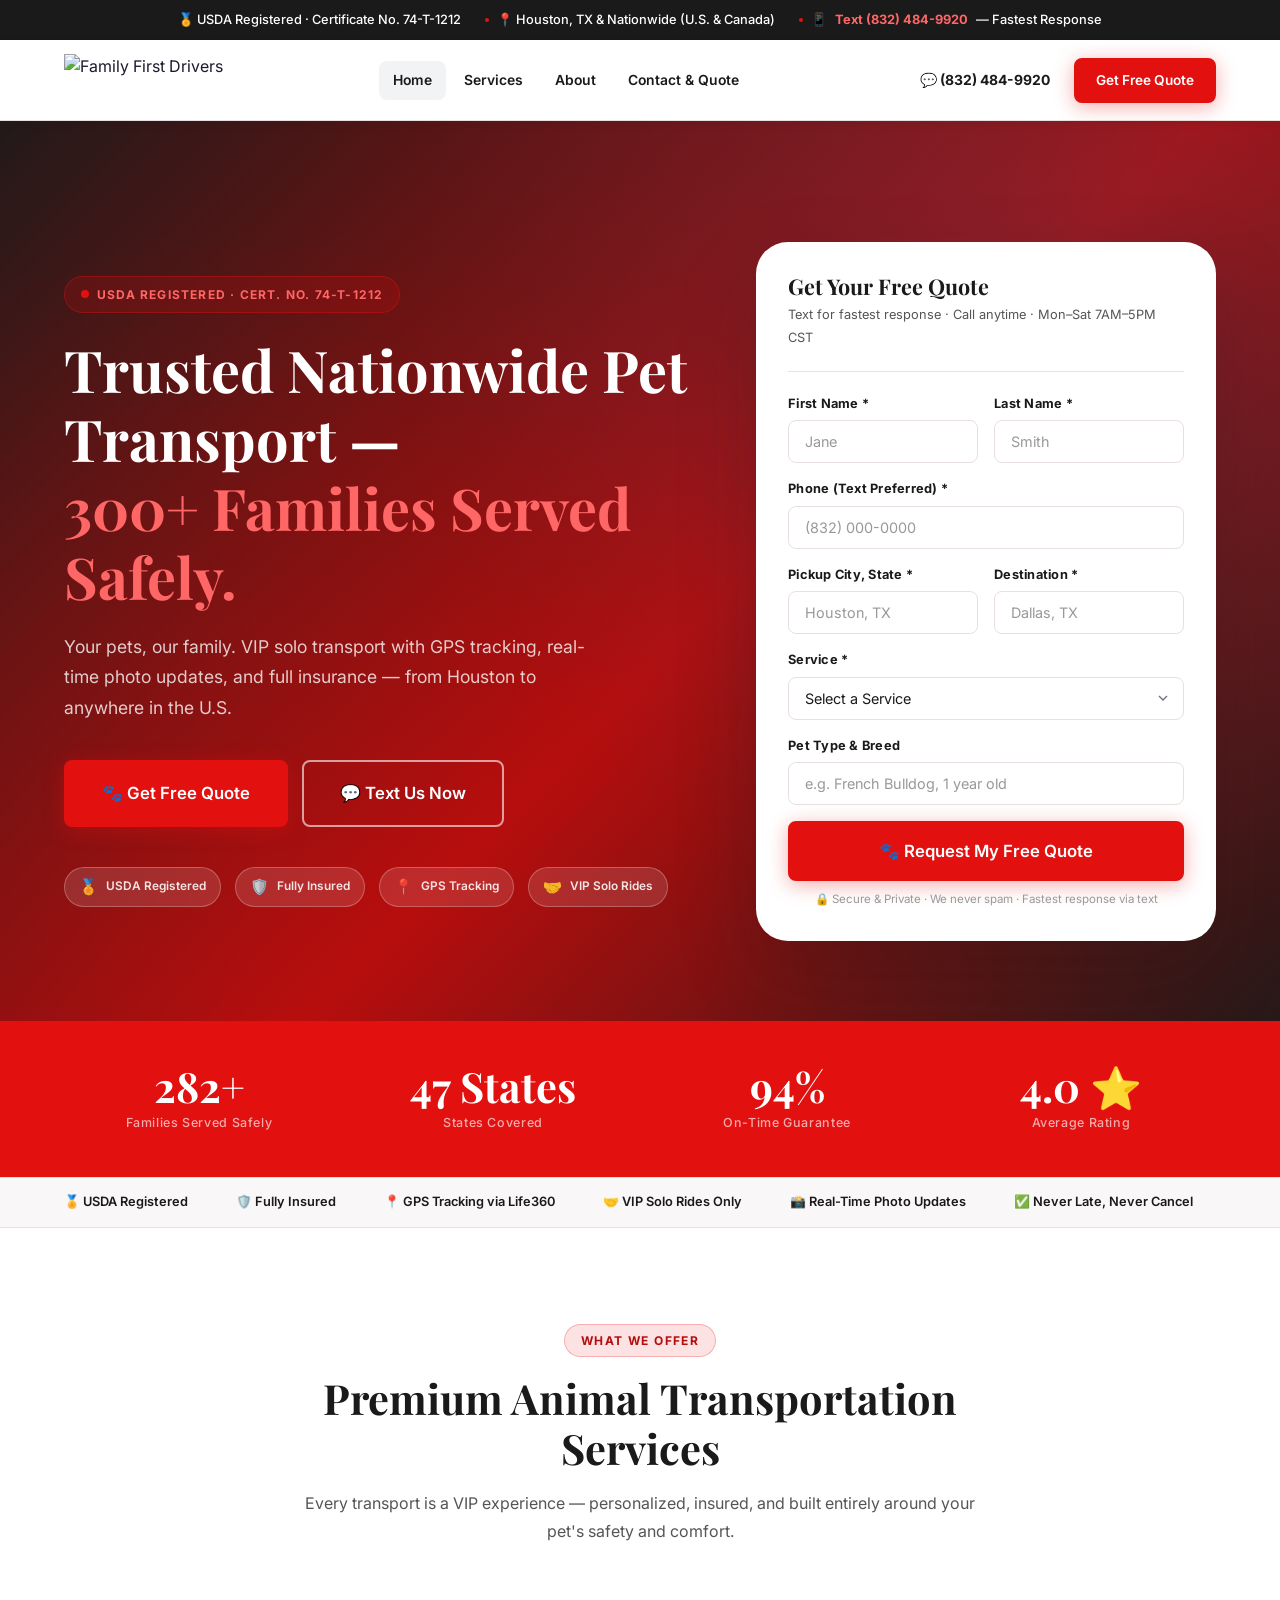
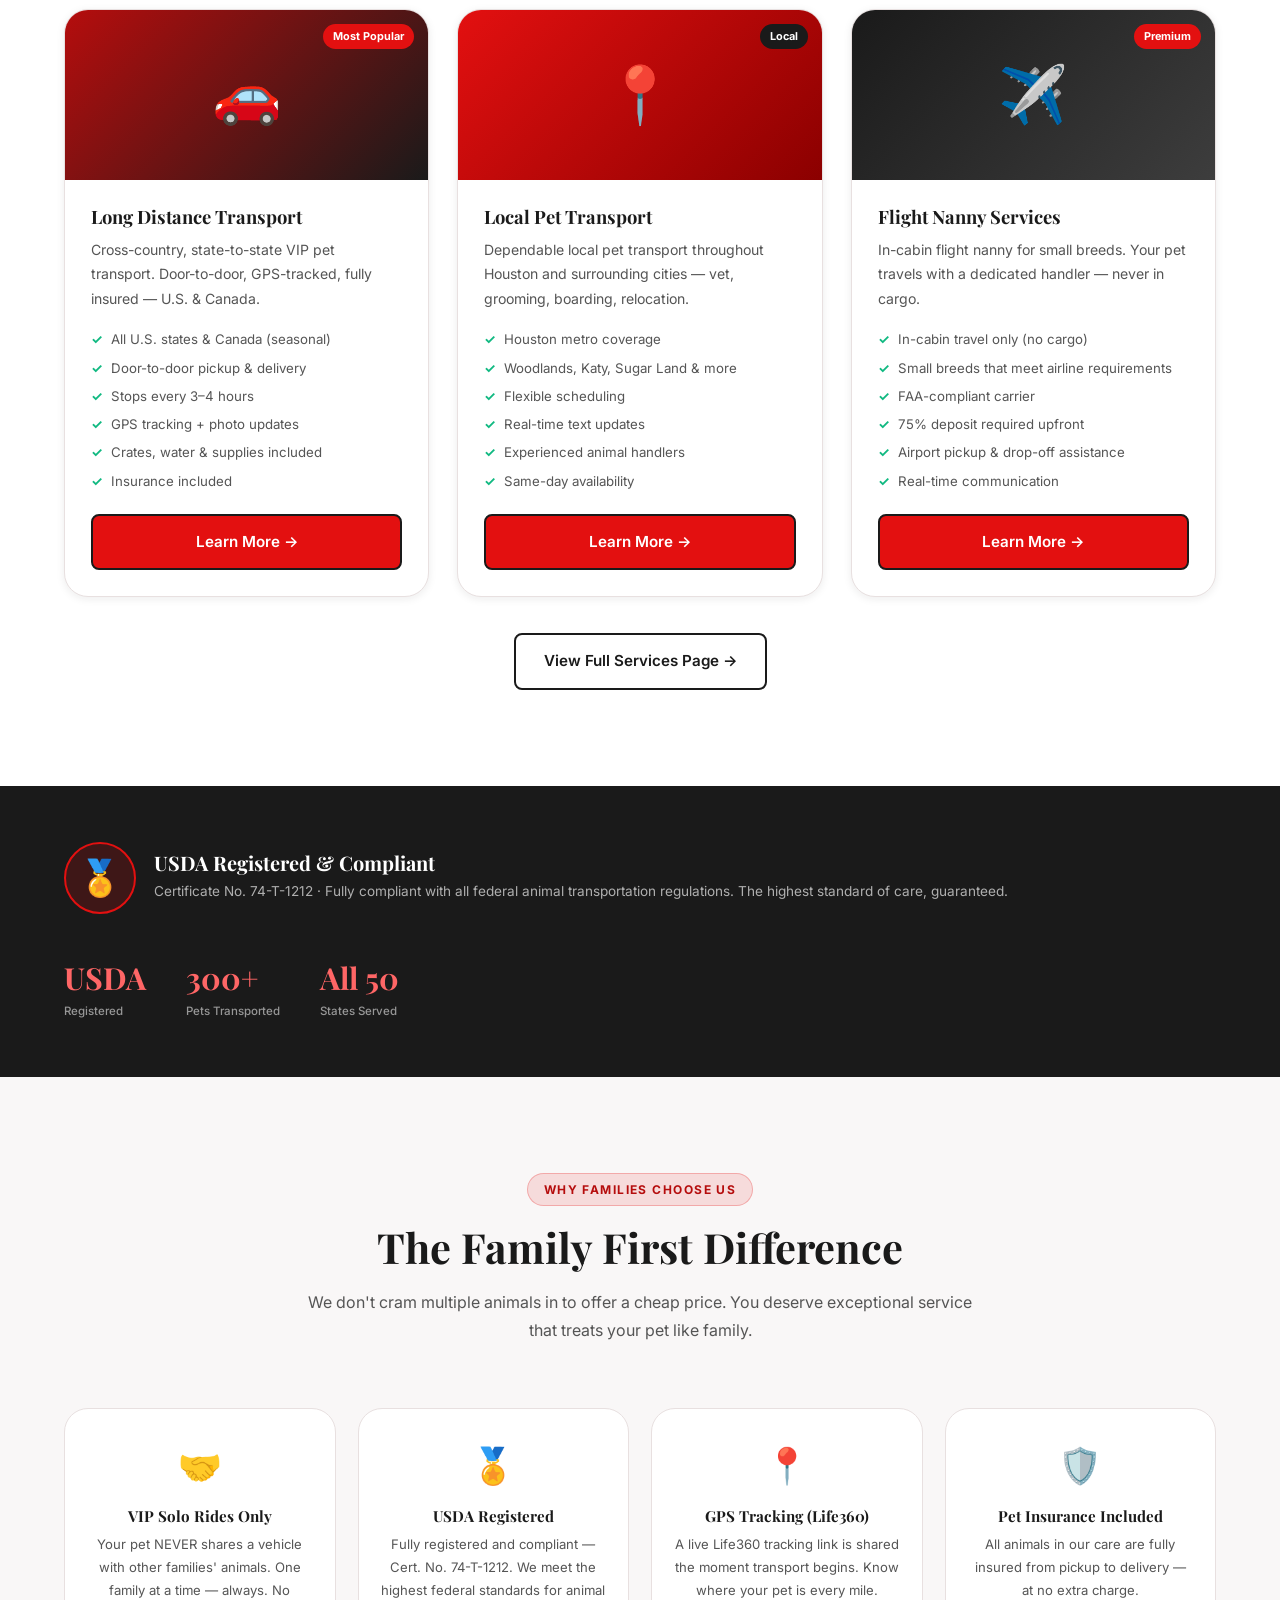
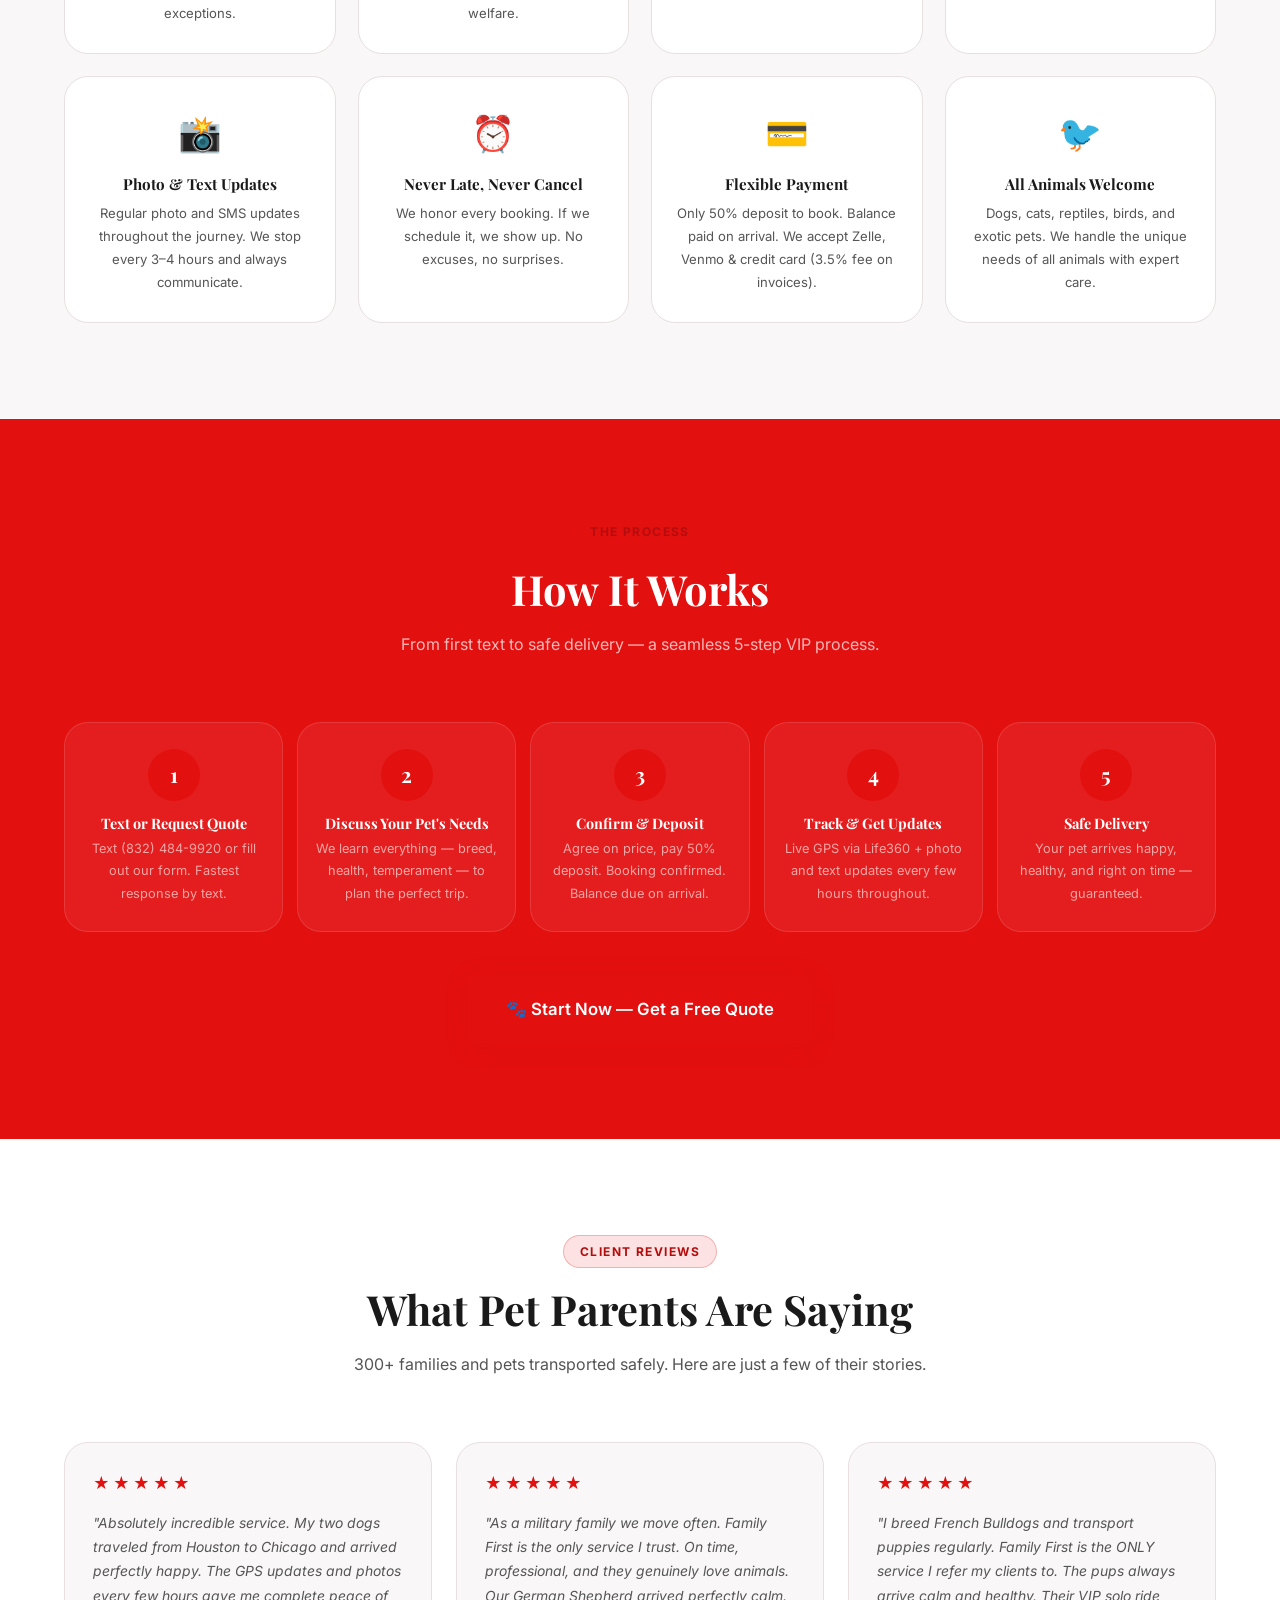
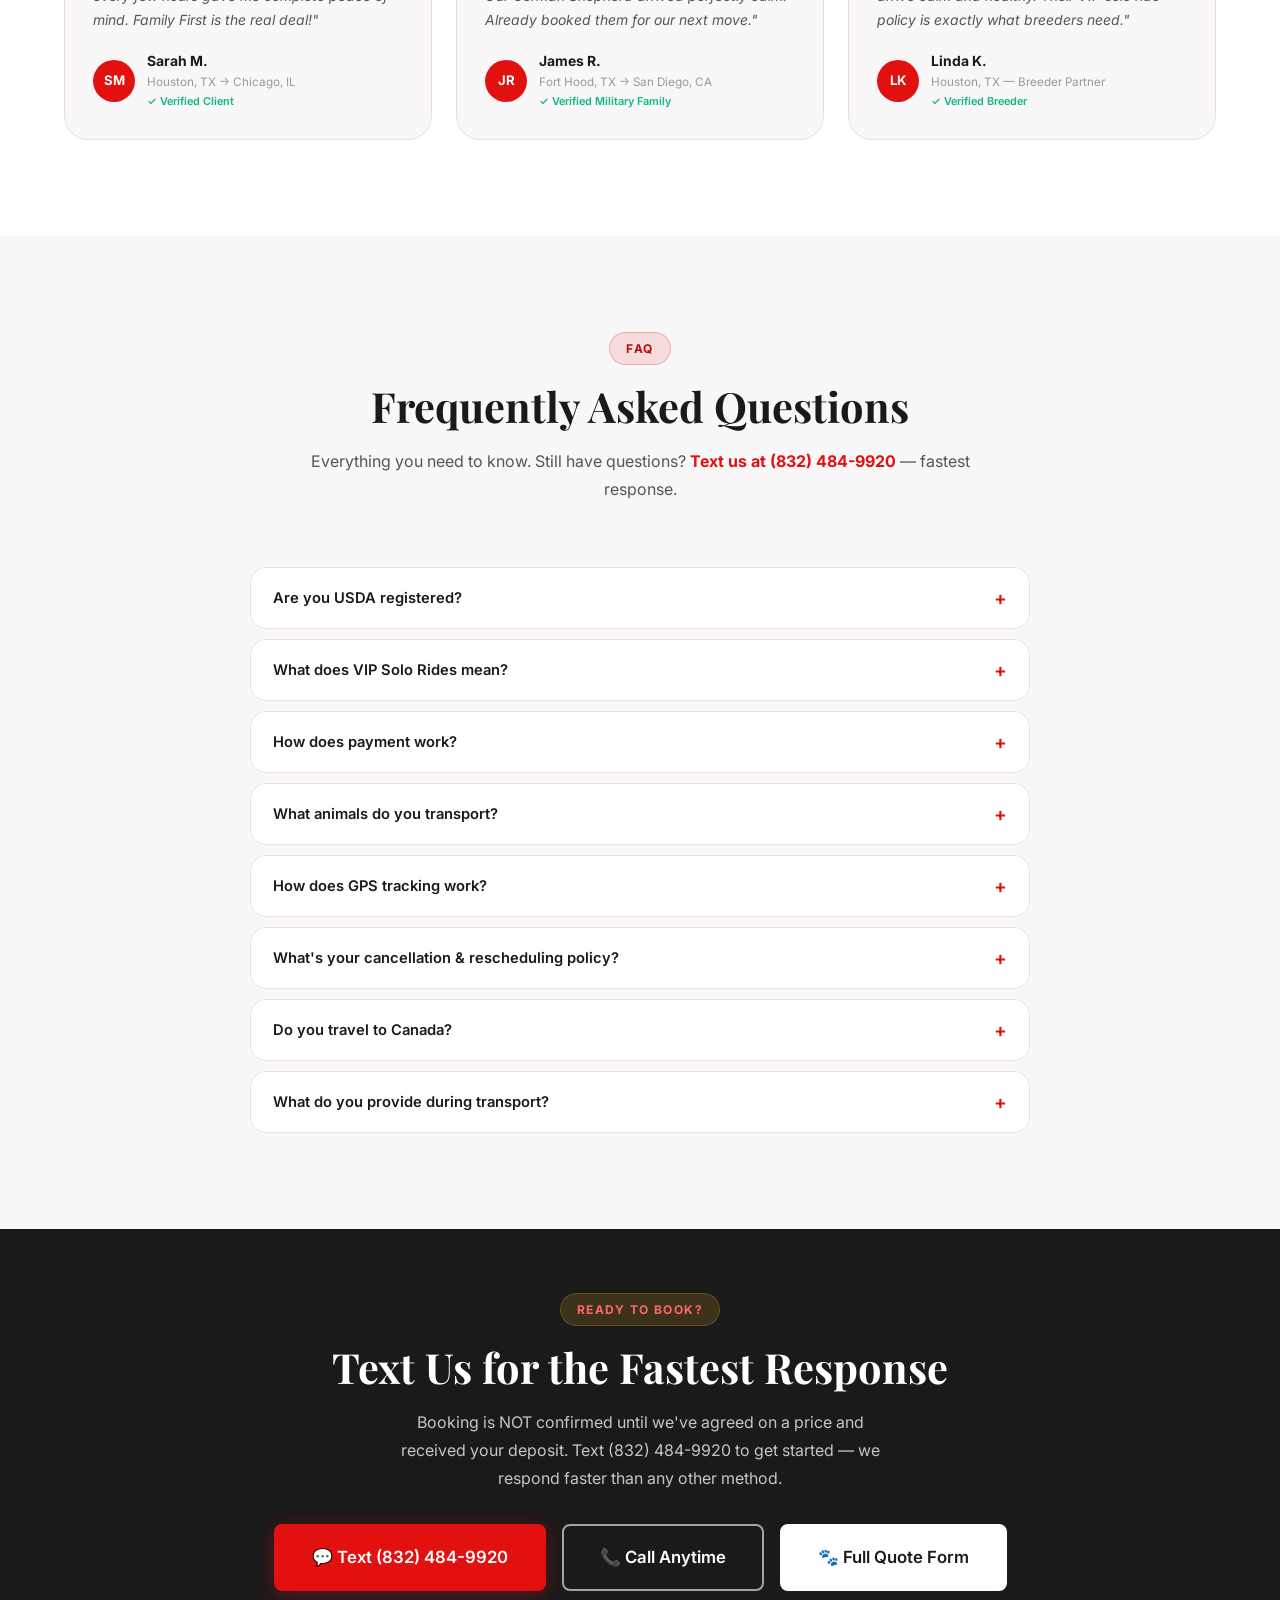
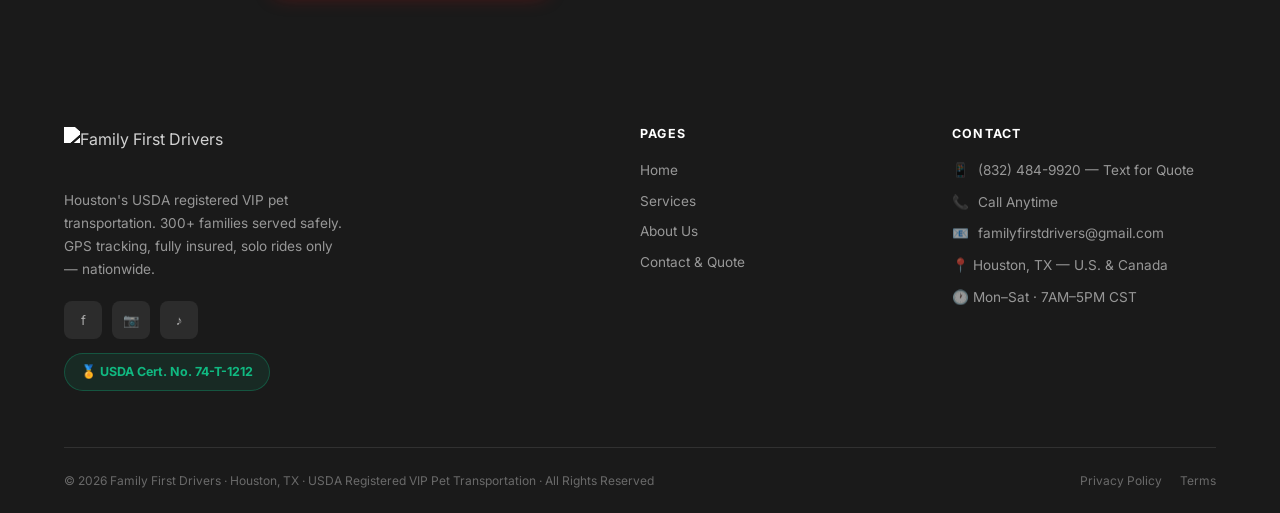
==== commit f0412d6f: "🎨 Brand update: homepage with logo" ====
--- a/clients/family-first-drivers/index.html
+++ b/clients/family-first-drivers/index.html
@@ -31,10 +31,7 @@
 <!-- HEADER -->
 <header class="header" id="header">
   <div class="container"><div class="header-inner">
-    <a href="index.html" class="logo" aria-label="Family First Drivers Home">
-      <div class="logo-mark">🐾</div>
-      <div class="logo-text"><div class="logo-name">Family First Drivers</div><div class="logo-tag">VIP Animal Transportation</div></div>
-    </a>
+    <a href="index.html" class="logo" aria-label="Family First Drivers Home"><img src="https://base44.app/api/apps/6a3326224a1d5a613e7bb273/files/mp/public/6a3326224a1d5a613e7bb273/bcf579247_logo_large.jpg" alt="Family First Drivers" class="logo-img" style="height:52px;width:auto;object-fit:contain;" /></a>
     <nav class="nav" aria-label="Main navigation">
       <a href="index.html" class="nav-link active">Home</a>
       <a href="pages/services.html" class="nav-link">Services</a>
@@ -149,7 +146,7 @@
     </div>
     <div style="display:grid;grid-template-columns:repeat(3,1fr);gap:28px">
       <article class="svc-card fade-in d1">
-        <div class="svc-top" style="background:linear-gradient(135deg,#1B3A5C,#2A5280)">🚗<div class="svc-badge">Most Popular</div></div>
+        <div class="svc-top" style="background:linear-gradient(135deg,#B50D0D,#1A1A1A)">🚗<div class="svc-badge">Most Popular</div></div>
         <div class="svc-body">
           <h3>Long Distance Transport</h3>
           <p>Cross-country, state-to-state VIP pet transport. Door-to-door, GPS-tracked, fully insured — U.S. &amp; Canada.</p>
@@ -162,7 +159,7 @@
         </div>
       </article>
       <article class="svc-card fade-in d2">
-        <div class="svc-top" style="background:linear-gradient(135deg,#C8952A,#A07820)">📍<div class="svc-badge" style="background:var(--navy)">Local</div></div>
+        <div class="svc-top" style="background:linear-gradient(135deg,#E31010,#8B0000)">📍<div class="svc-badge" style="background:var(--black)">Local</div></div>
         <div class="svc-body">
           <h3>Local Pet Transport</h3>
           <p>Dependable local pet transport throughout Houston and surrounding cities — vet, grooming, boarding, relocation.</p>
@@ -175,7 +172,7 @@
         </div>
       </article>
       <article class="svc-card fade-in d3">
-        <div class="svc-top" style="background:linear-gradient(135deg,#0F2338,#1B3A5C)">✈️<div class="svc-badge">Premium</div></div>
+        <div class="svc-top" style="background:linear-gradient(135deg,#1A1A1A,#3D3D3D)">✈️<div class="svc-badge">Premium</div></div>
         <div class="svc-body">
           <h3>Flight Nanny Services</h3>
           <p>In-cabin flight nanny for small breeds. Your pet travels with a dedicated handler — never in cargo.</p>
@@ -288,7 +285,7 @@
     <div class="section-header fade-in">
       <div class="section-tag">FAQ</div>
       <h2 id="faq-h2">Frequently Asked Questions</h2>
-      <p>Everything you need to know. Still have questions? <a href="sms:+18324849920" style="color:var(--navy);font-weight:700">Text us at (832) 484-9920</a> — fastest response.</p>
+      <p>Everything you need to know. Still have questions? <a href="sms:+18324849920" style="color:var(--red);font-weight:700">Text us at (832) 484-9920</a> — fastest response.</p>
     </div>
     <div class="faq-list">
       <div class="faq-item"><button class="faq-q" aria-expanded="false">Are you USDA registered?<span class="faq-icon">+</span></button><div class="faq-a"><p>Yes. Family First Drivers is fully registered with the USDA — Certificate No. 74-T-1212. We are legitimate, compliant pet transporters meeting all federal regulations for safe and humane animal transport.</p></div></div>
@@ -304,10 +301,10 @@
 </section>
 
 <!-- ===== CONTACT STRIP ===== -->
-<section class="section-sm" style="background:var(--navy)">
+<section class="section-sm" style="background:var(--black)">
   <div class="container" style="text-align:center">
     <div class="fade-in">
-      <div class="section-tag" style="background:rgba(200,149,42,.2);color:var(--gold-lt);border-color:rgba(200,149,42,.3)">Ready to Book?</div>
+      <div class="section-tag" style="background:rgba(200,149,42,.2);color:#FF6666;border-color:rgba(200,149,42,.3)">Ready to Book?</div>
       <h2 style="color:#fff;margin-bottom:16px">Text Us for the Fastest Response</h2>
       <p style="color:rgba(255,255,255,.75);max-width:500px;margin:0 auto 32px">Booking is NOT confirmed until we've agreed on a price and received your deposit. Text (832) 484-9920 to get started — we respond faster than any other method.</p>
       <div style="display:flex;gap:16px;justify-content:center;flex-wrap:wrap">
@@ -326,7 +323,7 @@
   <div class="container">
     <div class="footer-grid">
       <div class="footer-brand">
-        <a href="index.html" class="logo"><div class="logo-mark">🐾</div><div class="logo-text"><div class="logo-name" style="color:#fff">Family First Drivers</div><div class="logo-tag">VIP Animal Transportation</div></div></a>
+        <a href="index.html" class="logo"><img src="https://base44.app/api/apps/6a3326224a1d5a613e7bb273/files/mp/public/6a3326224a1d5a613e7bb273/bcf579247_logo_large.jpg" alt="Family First Drivers" style="height:44px;width:auto;filter:brightness(0) invert(1);" /></a>
         <p>Houston's USDA registered VIP pet transportation. 300+ families served safely. GPS tracking, fully insured, solo rides only — nationwide.</p>
         <div class="social-links">
           <a href="#" class="social-link" aria-label="Facebook">f</a>
--- a/clients/family-first-drivers/css/styles.css
+++ b/clients/family-first-drivers/css/styles.css
@@ -14,39 +14,46 @@
 
 /* VARIABLES */
 :root {
-  --navy:      #1B3A5C;
-  --navy-dark: #0F2338;
-  --navy-mid:  #2A5280;
-  --gold:      #C8952A;
-  --gold-lt:   #E8B84B;
-  --gold-dk:   #A07820;
+  --red:       #E31010;
+  --red-dark:  #B50D0D;
+  --red-light: #FF2020;
+  --black:     #1A1A1A;
+  --black-mid: #2D2D2D;
   --white:     #ffffff;
-  --off:       #F8F6F2;
-  --light:     #F2F0EC;
-  --border:    #E8E4DC;
-  --txt:       #1a1a2e;
-  --txt-lt:    #6B7280;
-  --txt-mu:    #9CA3AF;
+  --off:       #F9F7F7;
+  --light:     #F3F0F0;
+  --border:    #E8E0E0;
+  --txt:       #1A1A1A;
+  --txt-lt:    #555555;
+  --txt-mu:    #999999;
   --green:     #10B981;
-  --red:       #EF4444;
-  --sh-sm: 0 2px 8px rgba(27,58,92,.08);
-  --sh-md: 0 8px 32px rgba(27,58,92,.12);
-  --sh-lg: 0 20px 60px rgba(27,58,92,.16);
-  --sh-xl: 0 32px 80px rgba(27,58,92,.22);
+  --sh-sm: 0 2px 8px rgba(26,26,26,.08);
+  --sh-md: 0 8px 32px rgba(26,26,26,.14);
+  --sh-lg: 0 20px 60px rgba(26,26,26,.18);
+  --sh-xl: 0 32px 80px rgba(26,26,26,.24);
   --r-sm: 8px; --r-md: 16px; --r-lg: 24px; --r-xl: 32px;
   --ease: all .3s cubic-bezier(.4,0,.2,1);
   --max: 1200px;
+  /* Aliases so existing CSS still works */
+  --navy:      #1A1A1A;
+  --navy-dark: #1A1A1A;
+  --navy-mid:  #2D2D2D;
+  --gold:      #E31010;
+  --gold-lt:   #FF4444;
+  --gold-dk:   #B50D0D;
+  --primary:   #E31010;
+  --accent:    #E31010;
 }
 
 /* SKIP LINK */
-.skip-link { position:absolute; top:-100px; left:16px; background:var(--navy); color:#fff; padding:12px 20px; border-radius:var(--r-sm); z-index:9999; font-weight:600; transition:top .3s; }
+.skip-link { position:absolute; top:-100px; left:16px; background:var(--red); color:#fff; padding:12px 20px; border-radius:var(--r-sm); z-index:9999; font-weight:600; transition:top .3s; }
 .skip-link:focus { top:16px; }
 
 /* CONTAINER */
 .container { max-width:var(--max); margin:0 auto; padding:0 24px; }
 
 /* TYPOGRAPHY */
-h1,h2,h3,h4,h5,h6 { font-family:'Playfair Display',serif; font-weight:700; line-height:1.2; color:var(--navy-dark); }
+h1,h2,h3,h4,h5,h6 { font-family:'Playfair Display',serif; font-weight:700; line-height:1.2; color:var(--black); }
 h1 { font-size:clamp(2rem,5vw,3.6rem); }
 h2 { font-size:clamp(1.7rem,4vw,2.6rem); }
 h3 { font-size:clamp(1.2rem,3vw,1.7rem); }
@@ -58,21 +65,21 @@
 .section-sm { padding:64px 0; }
 .section-header { text-align:center; max-width:680px; margin:0 auto 64px; }
 .section-header h2 { margin-bottom:16px; }
-.section-tag { display:inline-block; background:rgba(200,149,42,.12); color:var(--gold-dk); font-size:.75rem; font-weight:700; letter-spacing:.12em; text-transform:uppercase; padding:6px 16px; border-radius:100px; margin-bottom:16px; border:1px solid rgba(200,149,42,.25); }
+.section-tag { display:inline-block; background:rgba(227,16,16,.12); color:var(--red-dark); font-size:.75rem; font-weight:700; letter-spacing:.12em; text-transform:uppercase; padding:6px 16px; border-radius:100px; margin-bottom:16px; border:1px solid rgba(227,16,16,.25); }
 
 /* BUTTONS */
 .btn { display:inline-flex; align-items:center; justify-content:center; gap:8px; padding:14px 28px; border-radius:var(--r-sm); font-weight:600; font-size:.95rem; font-family:'Inter',sans-serif; transition:var(--ease); cursor:pointer; white-space:nowrap; border:2px solid transparent; }
 .btn-lg  { padding:18px 36px; font-size:1.05rem; }
 .btn-sm  { padding:10px 20px; font-size:.85rem; }
-.btn-primary { background:var(--gold); color:#fff; border-color:var(--gold); box-shadow:0 4px 20px rgba(200,149,42,.35); }
-.btn-primary:hover { background:var(--gold-dk); border-color:var(--gold-dk); transform:translateY(-2px); box-shadow:0 8px 30px rgba(200,149,42,.45); }
-.btn-dark { background:var(--navy); color:#fff; border-color:var(--navy); }
-.btn-dark:hover { background:var(--navy-dark); transform:translateY(-2px); box-shadow:var(--sh-md); }
-.btn-outline { background:transparent; color:var(--navy); border-color:var(--navy); }
-.btn-outline:hover { background:var(--navy); color:#fff; transform:translateY(-2px); }
+.btn-primary { background:var(--red); color:#fff; border-color:var(--red); box-shadow:0 4px 20px rgba(227,16,16,.35); }
+.btn-primary:hover { background:var(--gold-dk); border-color:var(--red-dark); transform:translateY(-2px); box-shadow:0 8px 30px rgba(227,16,16,.45); }
+.btn-dark { background:var(--red); color:#fff; border-color:var(--black); }
+.btn-dark:hover { background:var(--black); transform:translateY(-2px); box-shadow:var(--sh-md); }
+.btn-outline { background:transparent; color:var(--black); border-color:var(--black); }
+.btn-outline:hover { background:var(--red); color:#fff; transform:translateY(-2px); }
 .btn-ghost { background:transparent; color:#fff; border-color:rgba(255,255,255,.6); }
 .btn-ghost:hover { background:rgba(255,255,255,.15); border-color:#fff; transform:translateY(-2px); }
-.btn-white { background:#fff; color:var(--navy); border-color:#fff; }
+.btn-white { background:#fff; color:var(--black); border-color:#fff; }
 .btn-white:hover { background:var(--off); transform:translateY(-2px); box-shadow:var(--sh-md); }
 .w-full { width:100%; }
 
@@ -80,42 +87,43 @@
 .form-group  { display:flex; flex-direction:column; gap:6px; margin-bottom:16px; }
 .form-label  { font-size:.8rem; font-weight:700; color:var(--txt); letter-spacing:.02em; }
 .form-input  { padding:12px 16px; border:1.5px solid var(--border); border-radius:var(--r-sm); font-size:.9rem; font-family:'Inter',sans-serif; color:var(--txt); background:#fff; outline:none; width:100%; transition:var(--ease); }
-.form-input:focus  { border-color:var(--navy); box-shadow:0 0 0 3px rgba(27,58,92,.1); }
+.form-input:focus  { border-color:var(--black); box-shadow:0 0 0 3px rgba(27,58,92,.1); }
 .form-input::placeholder { color:var(--txt-mu); }
 .form-select { padding:12px 40px 12px 16px; border:1.5px solid var(--border); border-radius:var(--r-sm); font-size:.9rem; font-family:'Inter',sans-serif; color:var(--txt); background:#fff url("data:image/svg+xml,%3Csvg xmlns='http://www.w3.org/2000/svg' width='16' height='16' viewBox='0 0 24 24' fill='none' stroke='%236B7280' stroke-width='2'%3E%3Cpath d='M6 9l6 6 6-6'/%3E%3C/svg%3E") no-repeat right 12px center; outline:none; width:100%; appearance:none; transition:var(--ease); }
-.form-select:focus { border-color:var(--navy); box-shadow:0 0 0 3px rgba(27,58,92,.1); }
+.form-select:focus { border-color:var(--black); box-shadow:0 0 0 3px rgba(27,58,92,.1); }
 .form-textarea { resize:vertical; min-height:100px; }
 .form-row { display:grid; grid-template-columns:1fr 1fr; gap:16px; }
-.form-section-title { font-size:.72rem; font-weight:700; letter-spacing:.1em; text-transform:uppercase; color:var(--gold-dk); border-bottom:1px solid var(--border); padding-bottom:8px; margin:20px 0 16px; }
+.form-section-title { font-size:.72rem; font-weight:700; letter-spacing:.1em; text-transform:uppercase; color:var(--red-dark); border-bottom:1px solid var(--border); padding-bottom:8px; margin:20px 0 16px; }
 .form-disclaimer { font-size:.72rem; color:var(--txt-mu); text-align:center; margin-top:10px; line-height:1.5; }
 .checkbox-group { display:grid; grid-template-columns:1fr 1fr; gap:10px; margin-bottom:16px; }
 .checkbox-item { display:flex; align-items:center; gap:8px; font-size:.82rem; color:var(--txt); cursor:pointer; }
-.checkbox-item input { width:16px; height:16px; accent-color:var(--navy); flex-shrink:0; }
+.checkbox-item input { width:16px; height:16px; accent-color:var(--black); flex-shrink:0; }
 
 /* ANNOUNCEMENT BAR */
-.ann-bar { background:var(--navy-dark); color:#fff; padding:10px 0; font-size:.8rem; font-weight:500; }
+.ann-bar { background:var(--black); color:#fff; padding:10px 0; font-size:.8rem; font-weight:500; }
 .ann-inner { display:flex; align-items:center; justify-content:center; gap:24px; flex-wrap:wrap; }
 .ann-item { display:flex; align-items:center; gap:8px; white-space:nowrap; }
-.ann-item a { color:var(--gold-lt); font-weight:700; }
+.ann-item a { color:#FF6666; font-weight:700; }
 .ann-item a:hover { color:#fff; }
-.dot { width:4px; height:4px; background:var(--gold); border-radius:50%; display:inline-block; }
+.dot { width:4px; height:4px; background:var(--red); border-radius:50%; display:inline-block; }
 
 /* HEADER */
 .header { position:sticky; top:0; z-index:1000; background:#fff; border-bottom:1px solid var(--border); box-shadow:var(--sh-sm); transition:var(--ease); }
 .header.scrolled { box-shadow:var(--sh-md); }
 .header-inner { display:flex; align-items:center; justify-content:space-between; gap:24px; padding:14px 0; }
 .logo { display:flex; align-items:center; gap:12px; }
-.logo-mark { width:44px; height:44px; background:var(--navy); border-radius:var(--r-sm); display:flex; align-items:center; justify-content:center; font-size:1.4rem; flex-shrink:0; }
-.logo-text .logo-name    { font-family:'Playfair Display',serif; font-size:1.05rem; font-weight:700; color:var(--navy); line-height:1.2; }
-.logo-text .logo-tag     { font-size:.62rem; color:var(--gold); font-weight:700; letter-spacing:.1em; text-transform:uppercase; }
+.logo-img { height:52px; width:auto; object-fit:contain; display:block; }
+.logo-mark { width:44px; height:44px; background:var(--red); border-radius:var(--r-sm); display:flex; align-items:center; justify-content:center; font-size:1.4rem; flex-shrink:0; }
+.logo-text .logo-name    { font-family:'Playfair Display',serif; font-size:1.05rem; font-weight:700; color:var(--black); line-height:1.2; }
+.logo-text .logo-tag     { font-size:.62rem; color:var(--red); font-weight:700; letter-spacing:.1em; text-transform:uppercase; }
 .nav { display:flex; align-items:center; gap:4px; }
 .nav-link { padding:8px 14px; font-size:.87rem; font-weight:600; color:var(--txt); border-radius:var(--r-sm); transition:var(--ease); }
-.nav-link:hover, .nav-link.active { color:var(--navy); background:rgba(27,58,92,.06); }
+.nav-link:hover, .nav-link.active { color:var(--black); background:rgba(27,58,92,.06); }
 .header-actions { display:flex; align-items:center; gap:12px; }
-.hdr-phone { display:flex; align-items:center; gap:8px; color:var(--navy); font-weight:700; font-size:.87rem; padding:8px 12px; border-radius:var(--r-sm); transition:var(--ease); }
+.hdr-phone { display:flex; align-items:center; gap:8px; color:var(--black); font-weight:700; font-size:.87rem; padding:8px 12px; border-radius:var(--r-sm); transition:var(--ease); }
 .hdr-phone:hover { background:var(--light); }
 .menu-toggle { display:none; flex-direction:column; gap:5px; padding:8px; border-radius:var(--r-sm); }
-.menu-toggle span { display:block; width:22px; height:2px; background:var(--navy); border-radius:2px; transition:var(--ease); }
+.menu-toggle span { display:block; width:22px; height:2px; background:var(--red); border-radius:2px; transition:var(--ease); }
 .menu-toggle.active span:nth-child(1) { transform:translateY(7px) rotate(45deg); }
 .menu-toggle.active span:nth-child(2) { opacity:0; }
 .menu-toggle.active span:nth-child(3) { transform:translateY(-7px) rotate(-45deg); }
@@ -124,47 +132,47 @@
 .mob-nav.open { right:0; }
 .mob-overlay.open { display:block; }
 .mob-link { display:block; padding:14px 16px; font-weight:600; color:var(--txt); border-bottom:1px solid var(--border); font-size:1rem; }
-.mob-link:hover { color:var(--navy); background:var(--light); border-radius:var(--r-sm); }
+.mob-link:hover { color:var(--black); background:var(--light); border-radius:var(--r-sm); }
 .mob-cta { margin-top:24px; display:flex; flex-direction:column; gap:12px; }
 
 /* PAGE HERO */
-.page-hero { background:linear-gradient(135deg,var(--navy-dark) 0%,var(--navy) 100%); padding:72px 0 60px; position:relative; overflow:hidden; }
-.page-hero::before { content:''; position:absolute; inset:0; background:radial-gradient(circle at 70% 50%,rgba(200,149,42,.15) 0%,transparent 60%); pointer-events:none; }
+.page-hero { background:linear-gradient(135deg,var(--black) 0%,var(--navy) 100%); padding:72px 0 60px; position:relative; overflow:hidden; }
+.page-hero::before { content:''; position:absolute; inset:0; background:radial-gradient(circle at 70% 50%,rgba(227,16,16,.15) 0%,transparent 60%); pointer-events:none; }
 .page-hero-inner { position:relative; z-index:1; }
 .breadcrumb { display:flex; gap:8px; align-items:center; font-size:.78rem; color:rgba(255,255,255,.6); margin-bottom:18px; }
-.breadcrumb a { color:var(--gold-lt); }
+.breadcrumb a { color:#FF6666; }
 .breadcrumb span { color:rgba(255,255,255,.4); }
 .page-hero h1 { color:#fff; margin-bottom:16px; }
 .page-hero .sub { color:rgba(255,255,255,.8); font-size:1.05rem; max-width:600px; }
 .page-hero-ctas { display:flex; gap:14px; margin-top:28px; flex-wrap:wrap; }
 
 /* HERO (homepage) */
-.hero { position:relative; min-height:100vh; display:flex; align-items:center; background:var(--navy-dark); overflow:hidden; }
+.hero { position:relative; min-height:100vh; display:flex; align-items:center; background:var(--red-dark); overflow:hidden; }
 .hero-bg { position:absolute; inset:0; }
 .hero-bg-img { position:absolute; inset:0; background:url('https://images.unsplash.com/photo-1587300003388-59208cc962cb?w=1600&q=80') center/cover no-repeat; opacity:.12; }
-.hero-bg-grad { position:absolute; inset:0; background:linear-gradient(135deg,rgba(15,35,56,.97) 0%,rgba(27,58,92,.92) 55%,rgba(15,35,56,.85) 100%); }
-.hero-bg-glow { position:absolute; inset:0; background:radial-gradient(circle at 20% 80%,rgba(200,149,42,.12) 0%,transparent 50%),radial-gradient(circle at 80% 20%,rgba(42,82,128,.25) 0%,transparent 50%); }
+.hero-bg-grad { position:absolute; inset:0; background:linear-gradient(135deg,rgba(26,26,26,.95) 0%,rgba(179,13,13,.88) 55%,rgba(26,26,26,.92) 100%); }
+.hero-bg-glow { position:absolute; inset:0; background:radial-gradient(circle at 20% 80%,rgba(227,16,16,.12) 0%,transparent 50%),radial-gradient(circle at 80% 20%,rgba(42,82,128,.25) 0%,transparent 50%); }
 .hero-content { position:relative; z-index:2; width:100%; padding:120px 0 80px; }
 .hero-inner { display:grid; grid-template-columns:1fr 460px; gap:56px; align-items:center; }
-.hero-badge { display:inline-flex; align-items:center; gap:8px; background:rgba(200,149,42,.18); border:1px solid rgba(200,149,42,.4); color:var(--gold-lt); font-size:.75rem; font-weight:700; letter-spacing:.1em; text-transform:uppercase; padding:8px 16px; border-radius:100px; margin-bottom:22px; }
-.pulse { width:8px; height:8px; background:var(--gold); border-radius:50%; animation:pulse 2s infinite; flex-shrink:0; }
-@keyframes pulse { 0%,100%{box-shadow:0 0 0 0 rgba(200,149,42,.4)} 50%{box-shadow:0 0 0 8px rgba(200,149,42,0)} }
+.hero-badge { display:inline-flex; align-items:center; gap:8px; background:rgba(227,16,16,.18); border:1px solid rgba(227,16,16,.4); color:#FF6666; font-size:.75rem; font-weight:700; letter-spacing:.1em; text-transform:uppercase; padding:8px 16px; border-radius:100px; margin-bottom:22px; }
+.pulse { width:8px; height:8px; background:var(--red); border-radius:50%; animation:pulse 2s infinite; flex-shrink:0; }
+@keyframes pulse { 0%,100%{box-shadow:0 0 0 0 rgba(227,16,16,.4)} 50%{box-shadow:0 0 0 8px rgba(227,16,16,0)} }
 .hero h1 { color:#fff; margin-bottom:20px; }
-.hero h1 em { color:var(--gold-lt); font-style:normal; display:block; }
+.hero h1 em { color:#FF6666; font-style:normal; display:block; }
 .hero-sub { font-size:1.1rem; color:rgba(255,255,255,.78); margin-bottom:36px; max-width:540px; line-height:1.75; }
 .hero-ctas { display:flex; gap:14px; flex-wrap:wrap; margin-bottom:40px; }
 .hero-badges { display:flex; gap:14px; flex-wrap:wrap; }
-.trust-badge { display:flex; align-items:center; gap:8px; background:rgba(255,255,255,.08); border:1px solid rgba(255,255,255,.14); border-radius:100px; padding:7px 14px; }
+.trust-badge { display:flex; align-items:center; gap:8px; background:rgba(255,255,255,.12); border:1px solid rgba(255,255,255,.25); border-radius:100px; padding:7px 14px; }
 .trust-badge .ico { font-size:.95rem; }
 .trust-badge span { font-size:.74rem; font-weight:600; color:rgba(255,255,255,.88); }
 
 /* Hero Card */
 .hero-card { background:#fff; border-radius:var(--r-xl); padding:32px; box-shadow:var(--sh-xl); }
-.hc-title { font-size:1.35rem; color:var(--navy-dark); margin-bottom:4px; }
+.hc-title { font-size:1.35rem; color:var(--black); margin-bottom:4px; }
 .hc-sub   { font-size:.8rem; color:var(--txt-lt); margin-bottom:22px; padding-bottom:22px; border-bottom:1px solid var(--border); }
 
 /* STATS */
-.stats-bar { background:var(--navy); padding:44px 0; }
+.stats-bar { background:var(--red); padding:44px 0; }
 .stats-grid { display:grid; grid-template-columns:repeat(4,1fr); gap:24px; }
 .stat-item { text-align:center; }
 .stat-num  { font-family:'Playfair Display',serif; font-size:2.6rem; font-weight:700; color:#fff; line-height:1; margin-bottom:6px; }
@@ -174,13 +182,13 @@
 .trust-scroll { background:var(--off); border-top:1px solid var(--border); border-bottom:1px solid var(--border); padding:14px 0; overflow:hidden; }
 .trust-track { display:flex; gap:48px; animation:scroll 28s linear infinite; width:max-content; }
 @keyframes scroll { 0%{transform:translateX(0)} 100%{transform:translateX(-50%)} }
-.trust-item { display:flex; align-items:center; gap:8px; white-space:nowrap; font-size:.8rem; font-weight:600; color:var(--navy); }
+.trust-item { display:flex; align-items:center; gap:8px; white-space:nowrap; font-size:.8rem; font-weight:600; color:var(--black); }
 
 /* SERVICES */
 .svc-card { background:#fff; border-radius:var(--r-lg); border:1px solid var(--border); overflow:hidden; transition:var(--ease); box-shadow:var(--sh-sm); }
-.svc-card:hover { transform:translateY(-8px); box-shadow:var(--sh-lg); border-color:rgba(200,149,42,.3); }
+.svc-card:hover { transform:translateY(-8px); box-shadow:var(--sh-lg); border-color:rgba(227,16,16,.3); }
 .svc-top { height:170px; display:flex; align-items:center; justify-content:center; font-size:3.5rem; position:relative; }
-.svc-badge { position:absolute; top:14px; right:14px; background:var(--gold); color:#fff; font-size:.68rem; font-weight:700; padding:4px 10px; border-radius:100px; }
+.svc-badge { position:absolute; top:14px; right:14px; background:var(--red); color:#fff; font-size:.68rem; font-weight:700; padding:4px 10px; border-radius:100px; }
 .svc-body { padding:26px; }
 .svc-body h3 { margin-bottom:10px; font-size:1.15rem; }
 .svc-body p  { margin-bottom:18px; font-size:.88rem; }
@@ -191,31 +199,31 @@
 /* WHY */
 .why-grid { display:grid; grid-template-columns:repeat(4,1fr); gap:22px; }
 .why-card { background:#fff; border-radius:var(--r-lg); padding:28px 22px; text-align:center; border:1px solid var(--border); transition:var(--ease); }
-.why-card:hover { transform:translateY(-4px); box-shadow:var(--sh-md); border-color:rgba(200,149,42,.3); }
+.why-card:hover { transform:translateY(-4px); box-shadow:var(--sh-md); border-color:rgba(227,16,16,.3); }
 .why-icon { font-size:2.2rem; margin-bottom:14px; display:block; }
 .why-card h4 { margin-bottom:8px; font-size:.95rem; }
 .why-card p  { font-size:.82rem; }
 
 /* HOW IT WORKS */
-.how-bg { background:var(--navy); }
+.how-bg { background:var(--red); }
 .how-bg .section-header h2,
 .how-bg .section-header p { color:#fff; }
 .how-bg .section-header p { color:rgba(255,255,255,.7); }
 .steps-grid { display:grid; grid-template-columns:repeat(5,1fr); gap:14px; }
 .step { background:rgba(255,255,255,.06); border:1px solid rgba(255,255,255,.12); border-radius:var(--r-lg); padding:26px 18px; text-align:center; transition:var(--ease); }
-.step:hover { background:rgba(255,255,255,.1); border-color:rgba(200,149,42,.4); transform:translateY(-4px); }
-.step-num { width:52px; height:52px; background:var(--gold); border-radius:50%; display:flex; align-items:center; justify-content:center; font-family:'Playfair Display',serif; font-size:1.3rem; font-weight:700; color:#fff; margin:0 auto 14px; }
+.step:hover { background:rgba(255,255,255,.1); border-color:rgba(227,16,16,.4); transform:translateY(-4px); }
+.step-num { width:52px; height:52px; background:var(--red); border-radius:50%; display:flex; align-items:center; justify-content:center; font-family:'Playfair Display',serif; font-size:1.3rem; font-weight:700; color:#fff; margin:0 auto 14px; }
 .step h4 { color:#fff; margin-bottom:6px; font-size:.9rem; }
 .step p  { font-size:.8rem; color:rgba(255,255,255,.6); }
 
 /* TESTIMONIALS */
 .testi-card { background:var(--off); border-radius:var(--r-lg); padding:28px; border:1px solid var(--border); transition:var(--ease); }
-.testi-card:hover { box-shadow:var(--sh-md); border-color:rgba(200,149,42,.3); }
+.testi-card:hover { box-shadow:var(--sh-md); border-color:rgba(227,16,16,.3); }
 .stars { display:flex; gap:3px; margin-bottom:14px; }
-.star  { color:var(--gold); font-size:1rem; }
+.star  { color:var(--red); font-size:1rem; }
 .testi-text { font-size:.87rem; color:var(--txt-lt); line-height:1.75; margin-bottom:18px; font-style:italic; }
 .testi-author { display:flex; align-items:center; gap:12px; }
-.avatar { width:42px; height:42px; background:var(--navy); border-radius:50%; display:flex; align-items:center; justify-content:center; color:#fff; font-weight:700; font-size:.82rem; flex-shrink:0; }
+.avatar { width:42px; height:42px; background:var(--red); border-radius:50%; display:flex; align-items:center; justify-content:center; color:#fff; font-weight:700; font-size:.82rem; flex-shrink:0; }
 .author-name     { font-weight:700; font-size:.87rem; color:var(--txt); }
 .author-location { font-size:.73rem; color:var(--txt-mu); }
 .verified        { font-size:.68rem; color:var(--green); font-weight:600; margin-top:2px; }
@@ -223,11 +231,11 @@
 /* FAQ */
 .faq-list { max-width:780px; margin:0 auto; display:flex; flex-direction:column; gap:10px; }
 .faq-item { border:1px solid var(--border); border-radius:var(--r-md); overflow:hidden; transition:var(--ease); }
-.faq-item.open { border-color:var(--navy); box-shadow:var(--sh-sm); }
+.faq-item.open { border-color:var(--black); box-shadow:var(--sh-sm); }
 .faq-q { width:100%; display:flex; align-items:center; justify-content:space-between; padding:18px 22px; font-weight:600; font-size:.92rem; color:var(--txt); text-align:left; gap:14px; background:#fff; transition:var(--ease); }
-.faq-q:hover { background:var(--off); color:var(--navy); }
-.faq-item.open .faq-q { color:var(--navy); background:rgba(27,58,92,.04); }
-.faq-icon { font-size:1.2rem; color:var(--gold); flex-shrink:0; transition:var(--ease); }
+.faq-q:hover { background:var(--off); color:var(--black); }
+.faq-item.open .faq-q { color:var(--black); background:rgba(27,58,92,.04); }
+.faq-icon { font-size:1.2rem; color:var(--red); flex-shrink:0; transition:var(--ease); }
 .faq-item.open .faq-icon { transform:rotate(45deg); }
 .faq-a { max-height:0; overflow:hidden; transition:max-height .4s cubic-bezier(.4,0,.2,1); }
 .faq-a p { padding:0 22px 18px; font-size:.87rem; color:var(--txt-lt); line-height:1.75; }
@@ -236,8 +244,8 @@
 /* QUOTE SECTION */
 .quote-wrap { background:#fff; border-radius:var(--r-xl); box-shadow:var(--sh-xl); overflow:hidden; border:1px solid var(--border); }
 .quote-layout { display:grid; grid-template-columns:360px 1fr; }
-.q-sidebar { background:var(--navy); padding:44px 36px; }
-.q-sidebar .section-tag { background:rgba(200,149,42,.2); color:var(--gold-lt); border-color:rgba(200,149,42,.3); }
+.q-sidebar { background:var(--red); padding:44px 36px; }
+.q-sidebar .section-tag { background:rgba(227,16,16,.2); color:#FF6666; border-color:rgba(227,16,16,.3); }
 .q-sidebar h2 { color:#fff; font-size:1.75rem; margin-bottom:14px; }
 .q-sidebar > p { color:rgba(255,255,255,.75); font-size:.87rem; margin-bottom:28px; }
 .q-benefits { display:flex; flex-direction:column; gap:18px; }
@@ -246,33 +254,33 @@
 .q-benefit h5 { color:#fff; margin-bottom:3px; font-size:.87rem; }
 .q-benefit p  { color:rgba(255,255,255,.65); font-size:.8rem; }
 .q-info-block { margin-top:24px; padding:18px; background:rgba(255,255,255,.08); border-radius:var(--r-md); font-size:.8rem; color:rgba(255,255,255,.7); line-height:1.7; }
-.q-info-block a { color:var(--gold-lt); }
+.q-info-block a { color:#FF6666; }
 .q-main { padding:44px; overflow-y:auto; }
 
 /* CONTACT */
 .contact-channels { display:flex; flex-direction:column; gap:14px; }
 .ch-item { display:flex; align-items:center; gap:14px; padding:18px 20px; background:var(--off); border-radius:var(--r-md); border:1px solid var(--border); transition:var(--ease); color:var(--txt); }
-.ch-item:hover { border-color:var(--navy); background:rgba(27,58,92,.04); transform:translateX(4px); }
+.ch-item:hover { border-color:var(--black); background:rgba(27,58,92,.04); transform:translateX(4px); }
 .ch-icon { font-size:1.5rem; width:48px; height:48px; background:#fff; border-radius:var(--r-md); display:flex; align-items:center; justify-content:center; flex-shrink:0; box-shadow:var(--sh-sm); }
 .ch-lbl { font-size:.72rem; color:var(--txt-mu); font-weight:700; text-transform:uppercase; letter-spacing:.08em; }
-.ch-val { font-weight:700; color:var(--navy); font-size:.92rem; margin-top:2px; }
+.ch-val { font-weight:700; color:var(--black); font-size:.92rem; margin-top:2px; }
 .hours-box { background:var(--off); border-radius:var(--r-xl); padding:36px; border:1px solid var(--border); }
-.hours-title { font-size:1.15rem; color:var(--navy-dark); margin-bottom:20px; }
+.hours-title { font-size:1.15rem; color:var(--black); margin-bottom:20px; }
 .hours-row { display:flex; justify-content:space-between; padding:10px 0; border-bottom:1px solid var(--border); font-size:.87rem; }
 .hours-row:last-child { border-bottom:none; }
 .hours-row .day  { font-weight:600; color:var(--txt); }
 .hours-row .time { color:var(--txt-lt); }
-.emerg-note { margin-top:20px; padding:14px; background:rgba(200,149,42,.1); border-radius:var(--r-md); font-size:.8rem; color:var(--txt-lt); border:1px solid rgba(200,149,42,.2); line-height:1.6; }
+.emerg-note { margin-top:20px; padding:14px; background:rgba(227,16,16,.1); border-radius:var(--r-md); font-size:.8rem; color:var(--txt-lt); border:1px solid rgba(227,16,16,.2); line-height:1.6; }
 
 /* USDA STRIP */
-.usda-strip { background:var(--navy-dark); padding:56px 0; }
+.usda-strip { background:var(--black); padding:56px 0; }
 .usda-inner { display:flex; align-items:center; justify-content:space-between; gap:40px; flex-wrap:wrap; }
 .usda-badge { display:flex; align-items:center; gap:18px; }
-.usda-ring { width:72px; height:72px; background:rgba(200,149,42,.18); border:2px solid var(--gold); border-radius:50%; display:flex; align-items:center; justify-content:center; font-size:2.2rem; flex-shrink:0; }
+.usda-ring { width:72px; height:72px; background:rgba(227,16,16,.18); border:2px solid var(--red); border-radius:50%; display:flex; align-items:center; justify-content:center; font-size:2.2rem; flex-shrink:0; }
 .usda-txt h3 { color:#fff; font-size:1.25rem; margin-bottom:5px; }
 .usda-txt p  { color:rgba(255,255,255,.65); font-size:.85rem; }
 .usda-nums { display:flex; gap:40px; }
-.usda-num .n { font-family:'Playfair Display',serif; font-size:1.9rem; font-weight:700; color:var(--gold-lt); }
+.usda-num .n { font-family:'Playfair Display',serif; font-size:1.9rem; font-weight:700; color:#FF6666; }
 .usda-num .l { font-size:.72rem; color:rgba(255,255,255,.55); font-weight:500; }
 
 /* POLICY CARDS */
@@ -295,7 +303,7 @@
 
 /* ABOUT */
 .about-grid { display:grid; grid-template-columns:1fr 1fr; gap:64px; align-items:center; }
-.about-img  { border-radius:var(--r-xl); overflow:hidden; box-shadow:var(--sh-xl); display:flex; align-items:center; justify-content:center; font-size:8rem; min-height:420px; background:linear-gradient(135deg,var(--navy),var(--navy-mid)); }
+.about-img  { border-radius:var(--r-xl); overflow:hidden; box-shadow:var(--sh-xl); display:flex; align-items:center; justify-content:center; font-size:8rem; min-height:420px; background:linear-gradient(135deg,var(--red-dark),var(--black)); }
 .value-grid { display:grid; grid-template-columns:1fr 1fr; gap:14px; margin-top:28px; }
 .value-item { display:flex; gap:12px; }
 .value-item .ico { font-size:1.25rem; flex-shrink:0; margin-top:2px; }
@@ -303,32 +311,32 @@
 .value-item p  { font-size:.78rem; }
 
 /* FOOTER */
-.footer { background:var(--navy-dark); color:rgba(255,255,255,.8); padding:72px 0 0; }
+.footer { background:var(--black); color:rgba(255,255,255,.8); padding:72px 0 0; }
 .footer-grid { display:grid; grid-template-columns:2fr 1fr 1fr; gap:48px; padding-bottom:56px; border-bottom:1px solid rgba(255,255,255,.1); }
 .footer-brand p { font-size:.85rem; color:rgba(255,255,255,.55); margin:18px 0 20px; max-width:280px; line-height:1.7; }
 .social-links { display:flex; gap:10px; }
 .social-link  { width:38px; height:38px; background:rgba(255,255,255,.08); border-radius:var(--r-sm); display:flex; align-items:center; justify-content:center; color:rgba(255,255,255,.6); font-size:.82rem; transition:var(--ease); }
-.social-link:hover { background:var(--gold); color:#fff; }
+.social-link:hover { background:var(--red); color:#fff; }
 .footer-col h5 { color:#fff; font-family:'Inter',sans-serif; font-size:.78rem; letter-spacing:.1em; text-transform:uppercase; margin-bottom:18px; }
 .footer-links { display:flex; flex-direction:column; gap:9px; }
 .footer-links a { font-size:.85rem; color:rgba(255,255,255,.55); transition:var(--ease); }
-.footer-links a:hover { color:var(--gold-lt); padding-left:4px; }
+.footer-links a:hover { color:#FF6666; padding-left:4px; }
 .footer-ci { display:flex; align-items:flex-start; gap:9px; margin-bottom:10px; font-size:.85rem; color:rgba(255,255,255,.55); }
 .footer-ci a { color:rgba(255,255,255,.55); }
-.footer-ci a:hover { color:var(--gold-lt); }
+.footer-ci a:hover { color:#FF6666; }
 .footer-bottom { padding:22px 0; display:flex; justify-content:space-between; align-items:center; gap:16px; flex-wrap:wrap; }
 .footer-bottom p { font-size:.75rem; color:rgba(255,255,255,.35); }
 .footer-legal { display:flex; gap:18px; }
 .footer-legal a { font-size:.75rem; color:rgba(255,255,255,.35); }
-.footer-legal a:hover { color:var(--gold-lt); }
+.footer-legal a:hover { color:#FF6666; }
 .usda-reg-badge { display:inline-flex; align-items:center; gap:8px; background:rgba(16,185,129,.1); border:1px solid rgba(16,185,129,.3); color:var(--green); padding:8px 16px; border-radius:100px; font-size:.78rem; font-weight:700; margin-top:14px; }
 
 /* STICKY MOBILE */
 .mob-bar { display:none; position:fixed; bottom:0; left:0; right:0; z-index:900; background:#fff; border-top:1px solid var(--border); box-shadow:0 -4px 20px rgba(0,0,0,.1); padding:10px 14px; gap:8px; }
 .mob-bar a { flex:1; display:flex; align-items:center; justify-content:center; gap:5px; padding:13px; border-radius:var(--r-sm); font-weight:700; font-size:.82rem; }
-.mob-call  { background:var(--navy); color:#fff; }
-.mob-text  { background:var(--green); color:#fff; }
-.mob-quote { background:var(--gold); color:#fff; }
+.mob-call  { background:var(--red); color:#fff; }
+.mob-text  { background:#10B981; color:#fff; }
+.mob-quote { background:var(--red); color:#fff; }
 
 /* ANIMATIONS */
 .fade-in  { opacity:0; transform:translateY(22px); transition:opacity .7s ease,transform .7s ease; }
